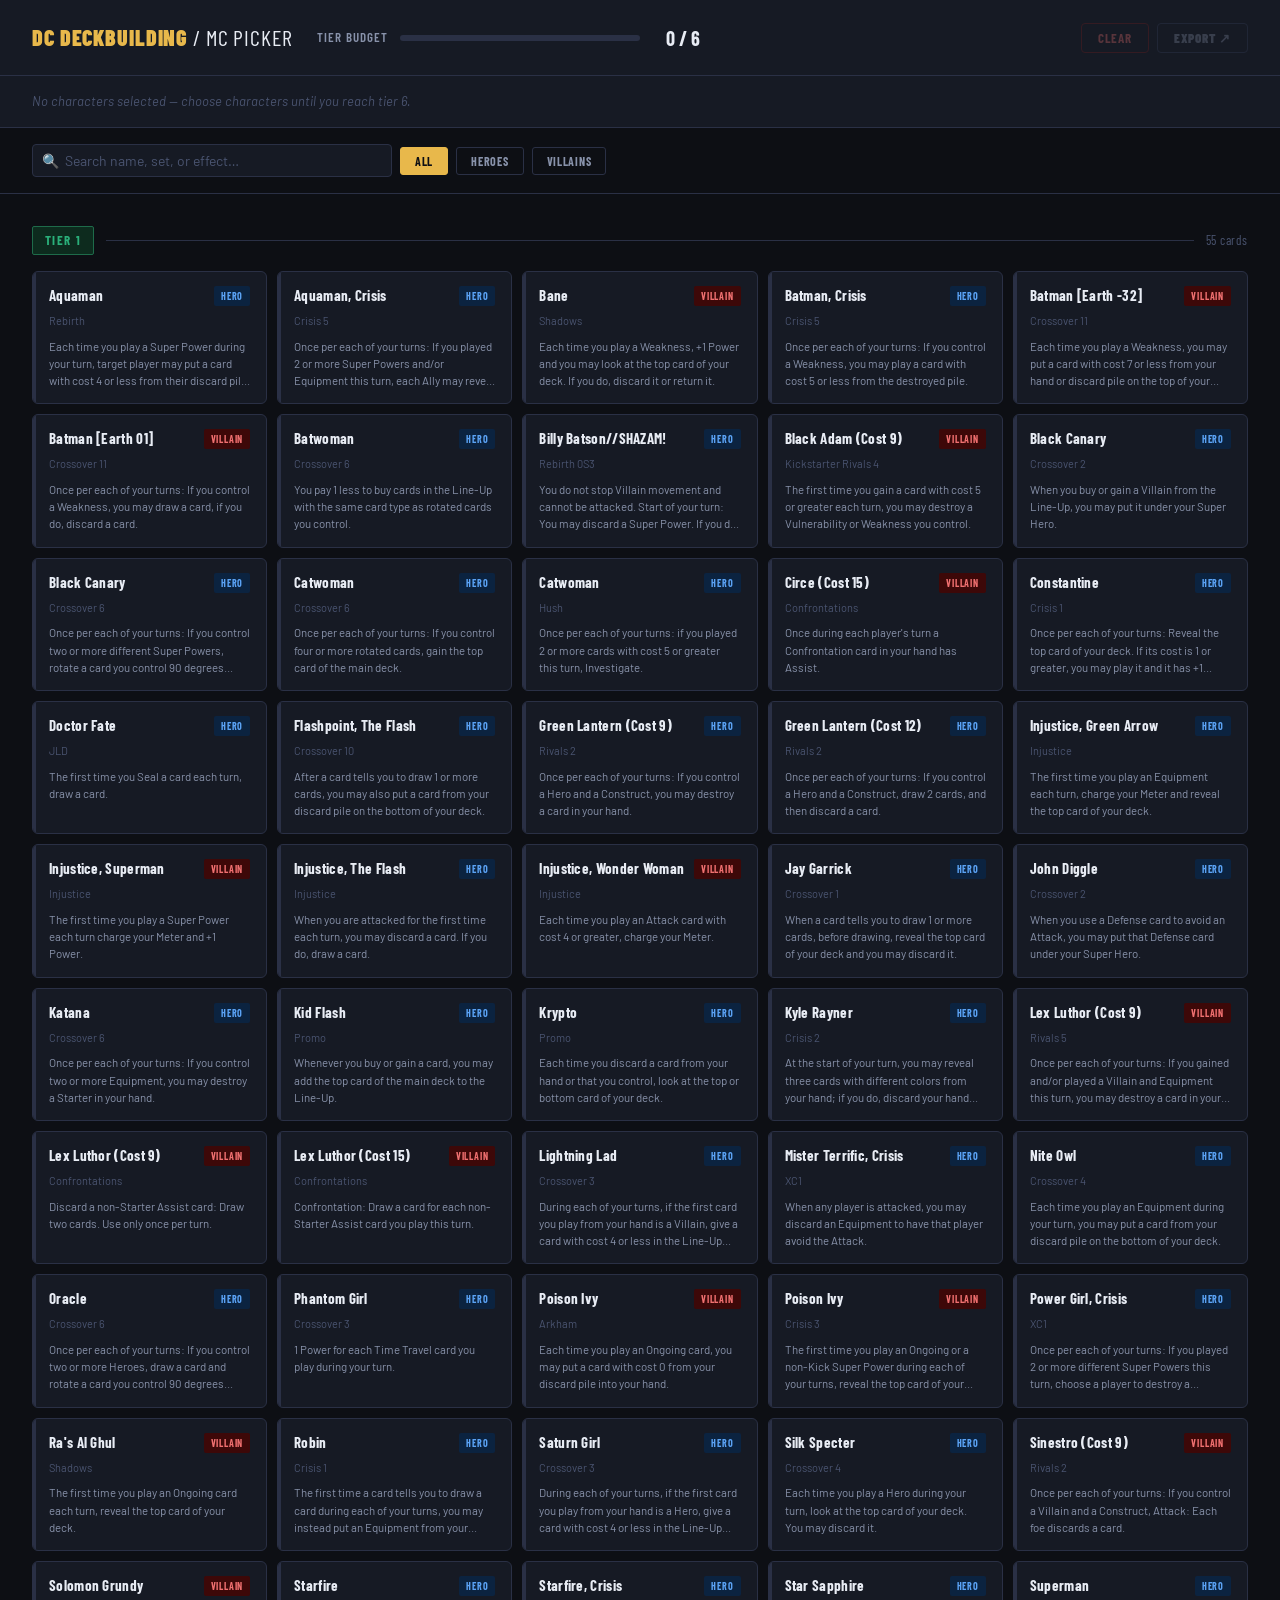
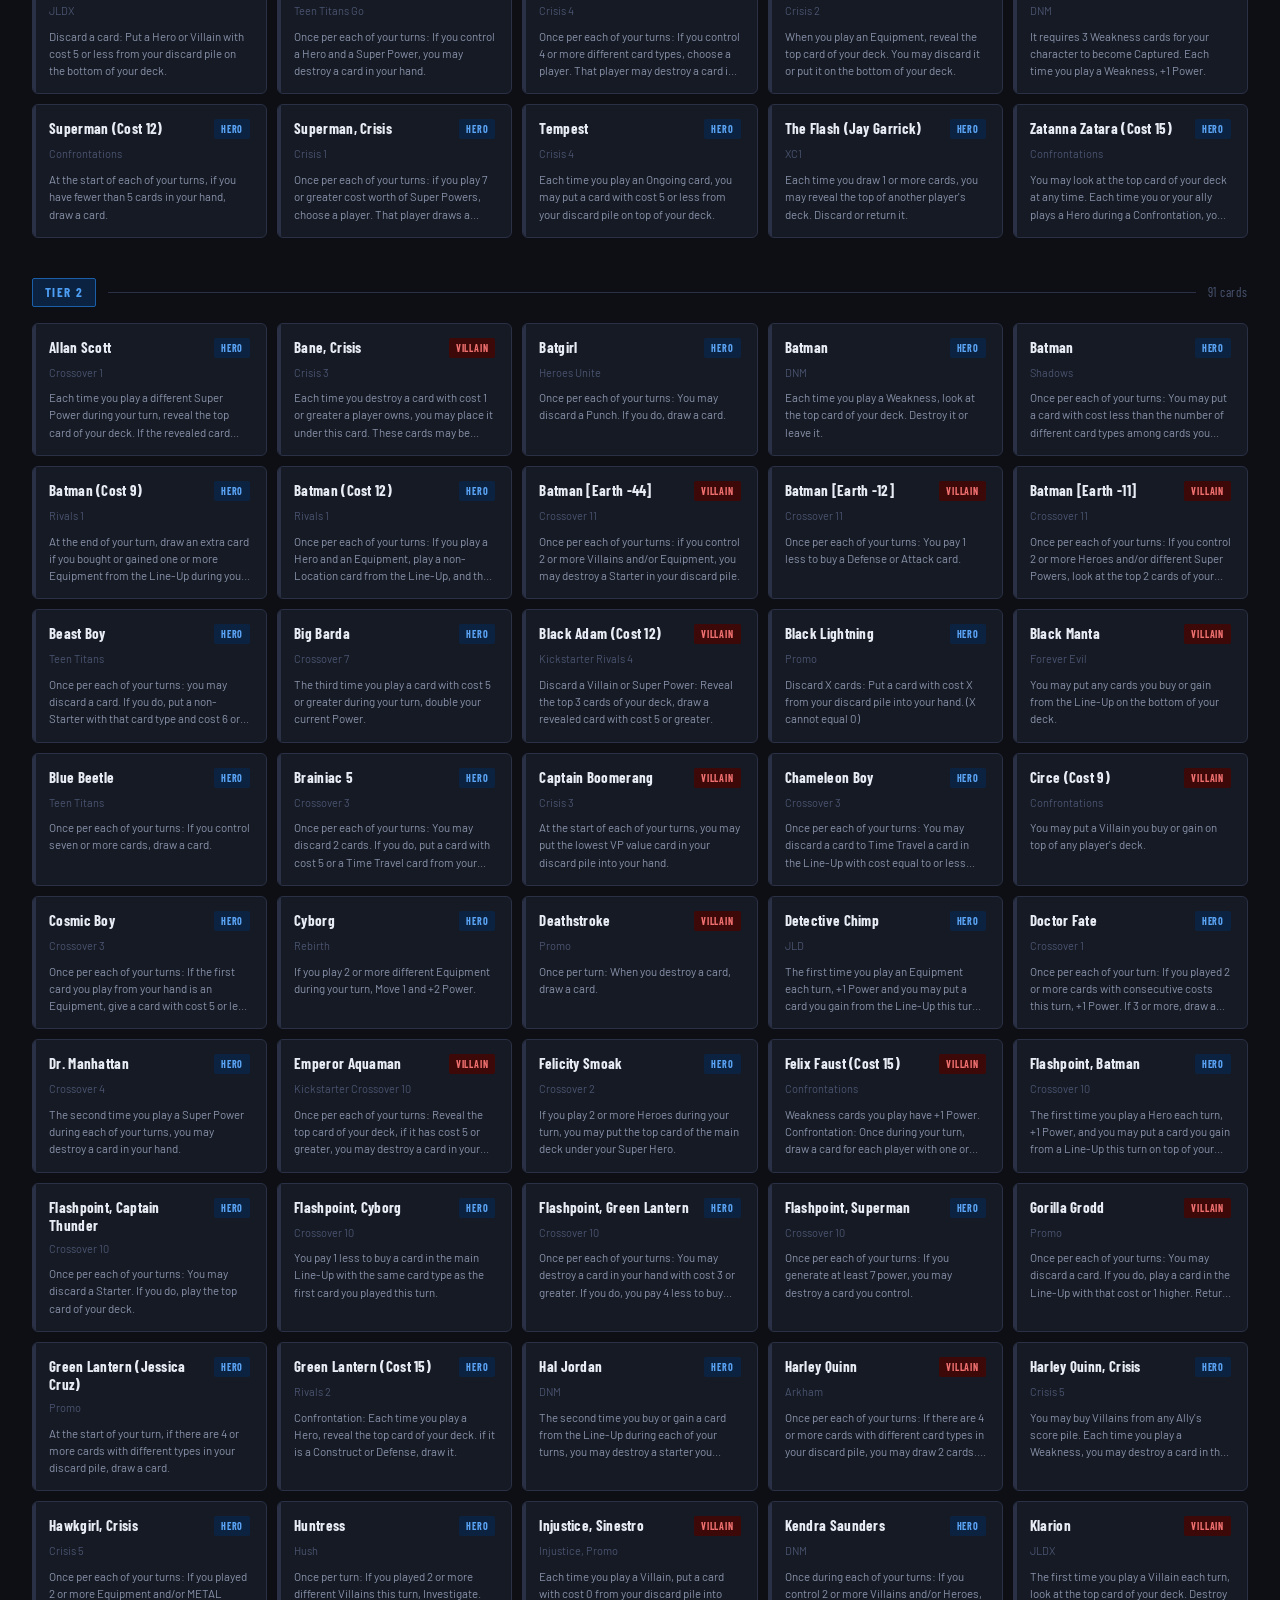
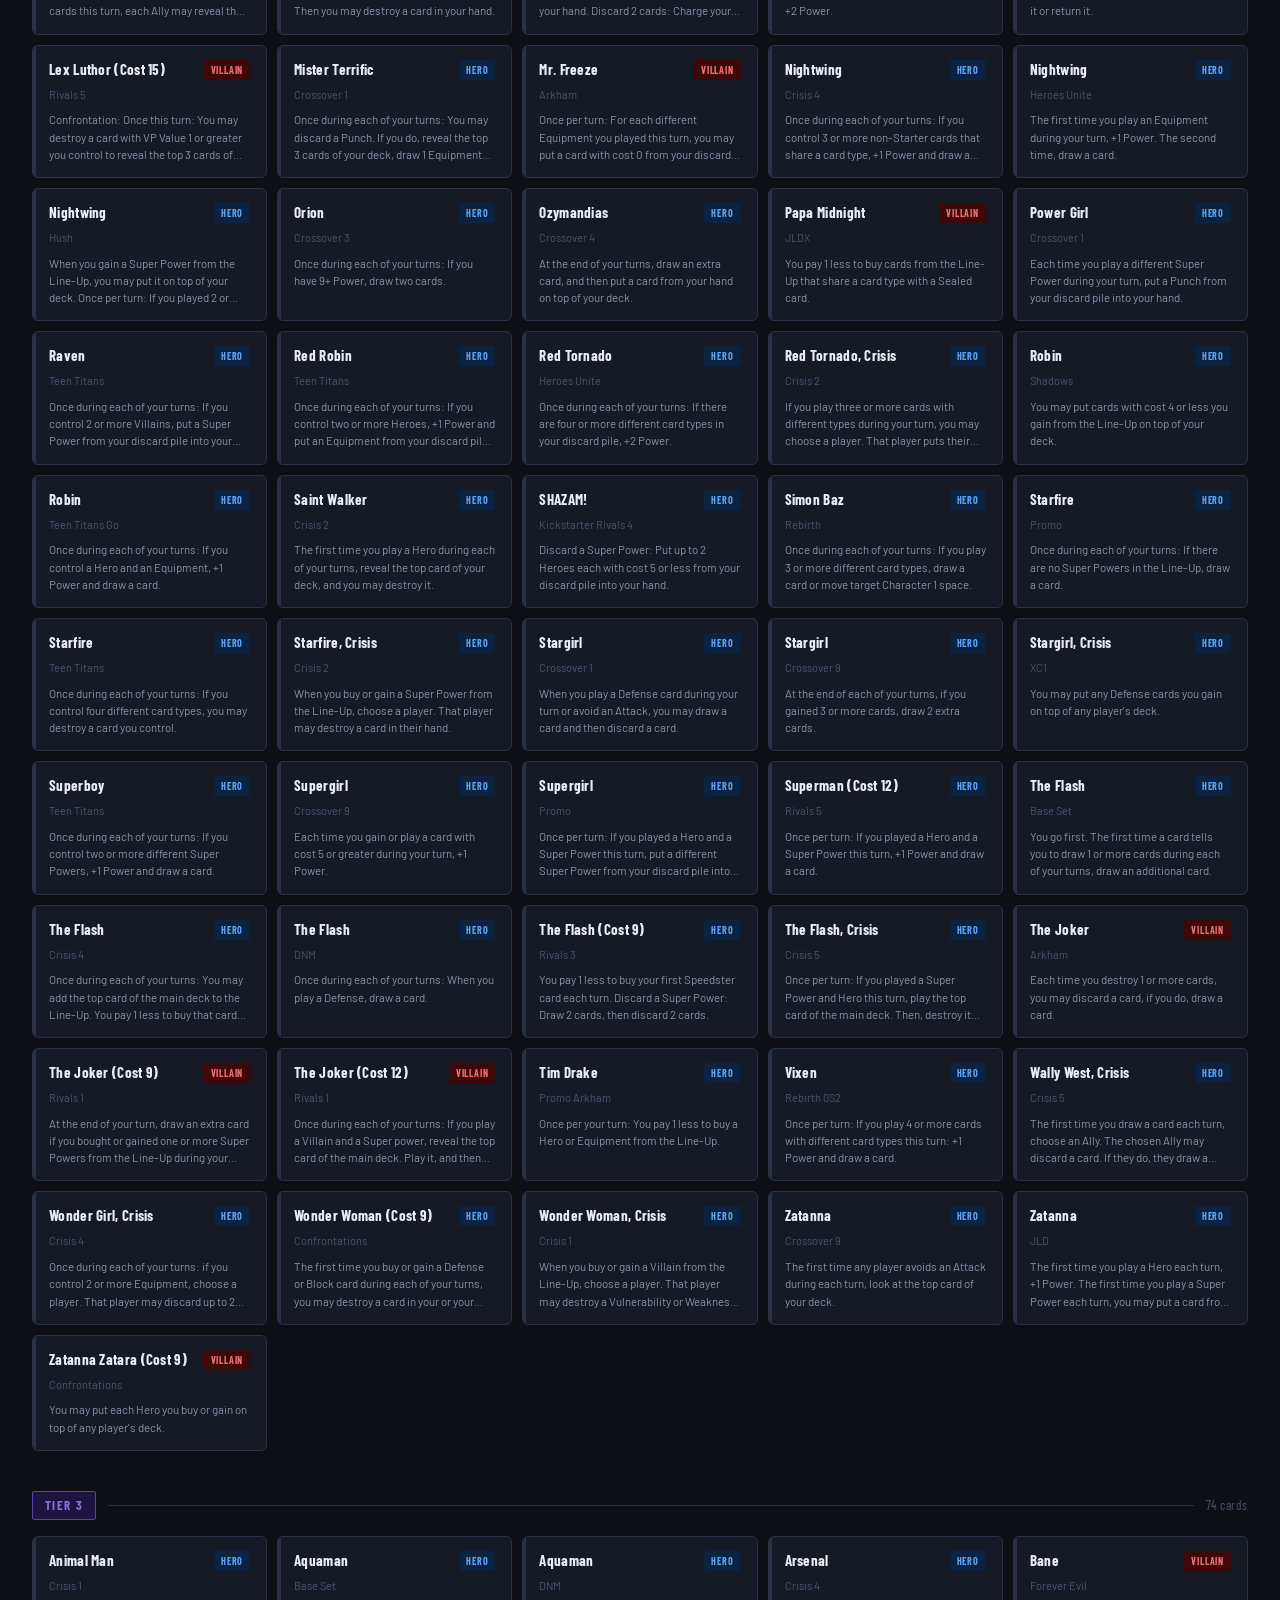
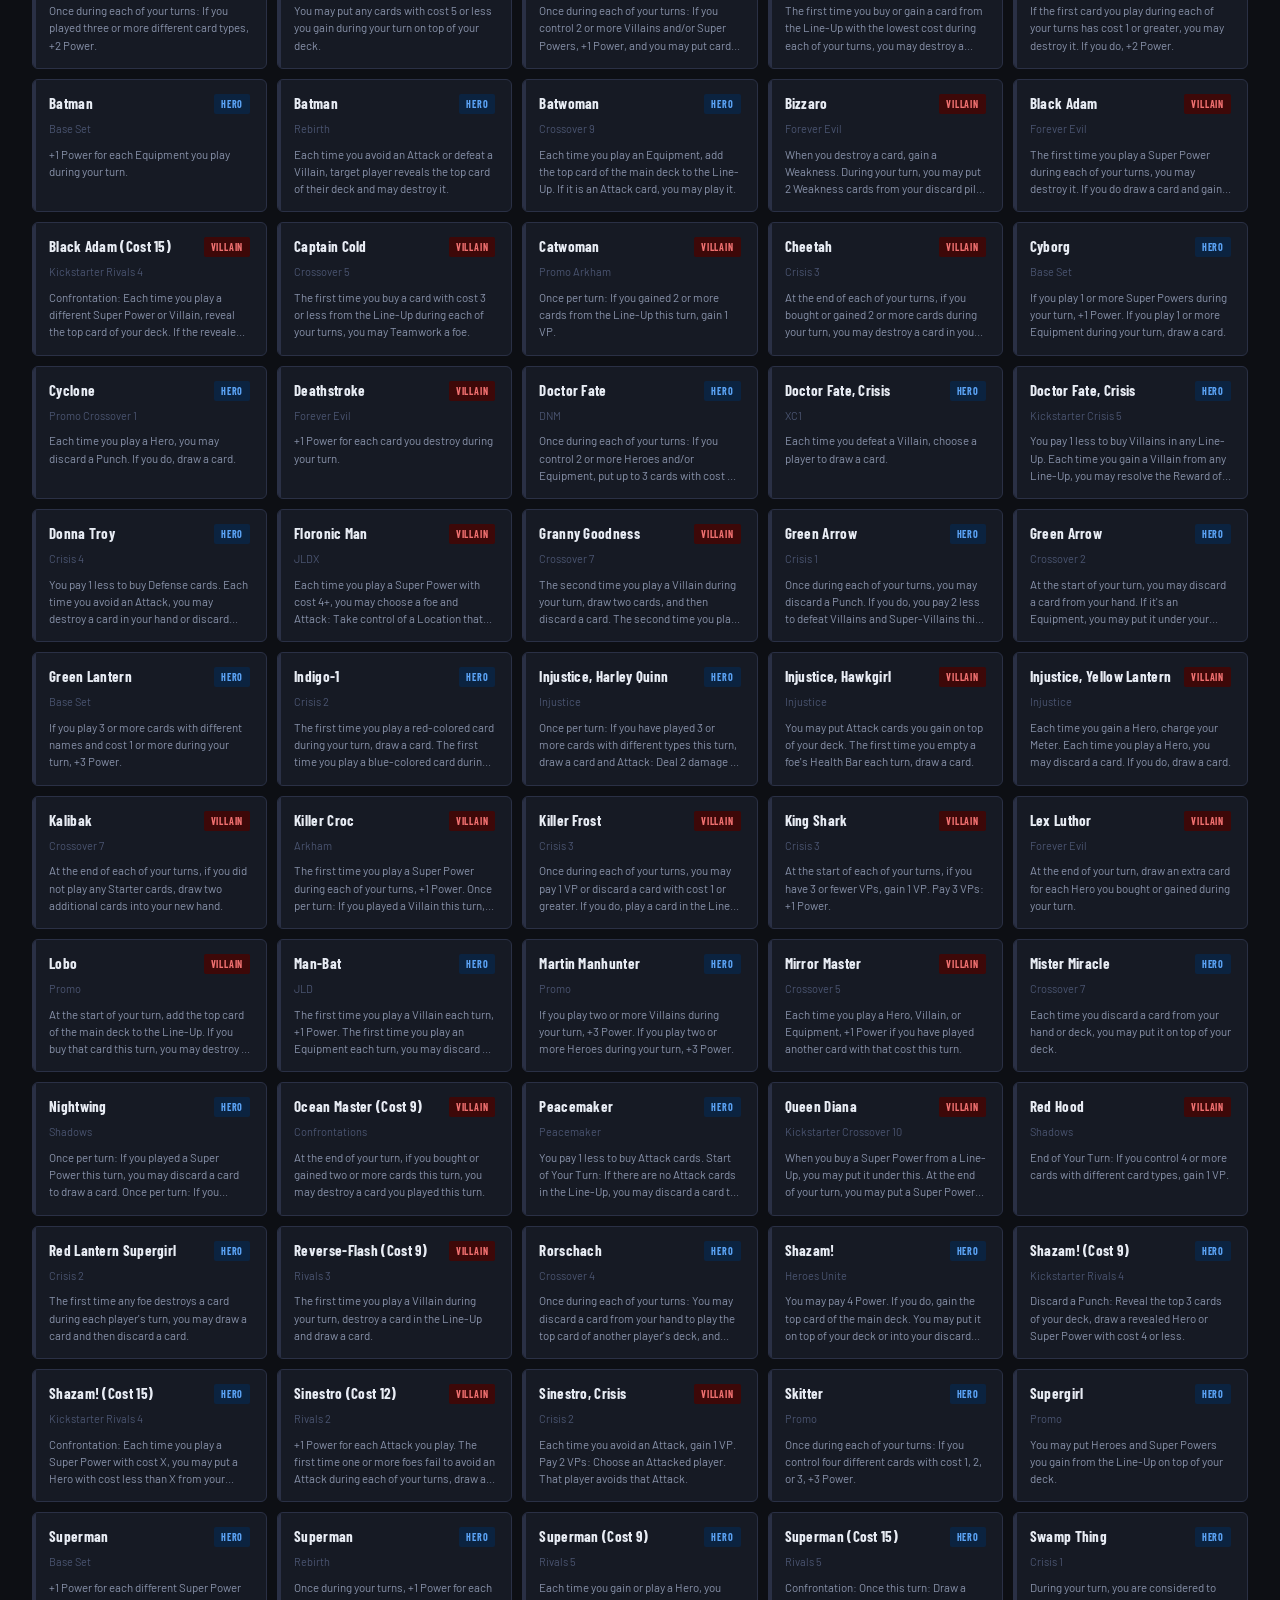
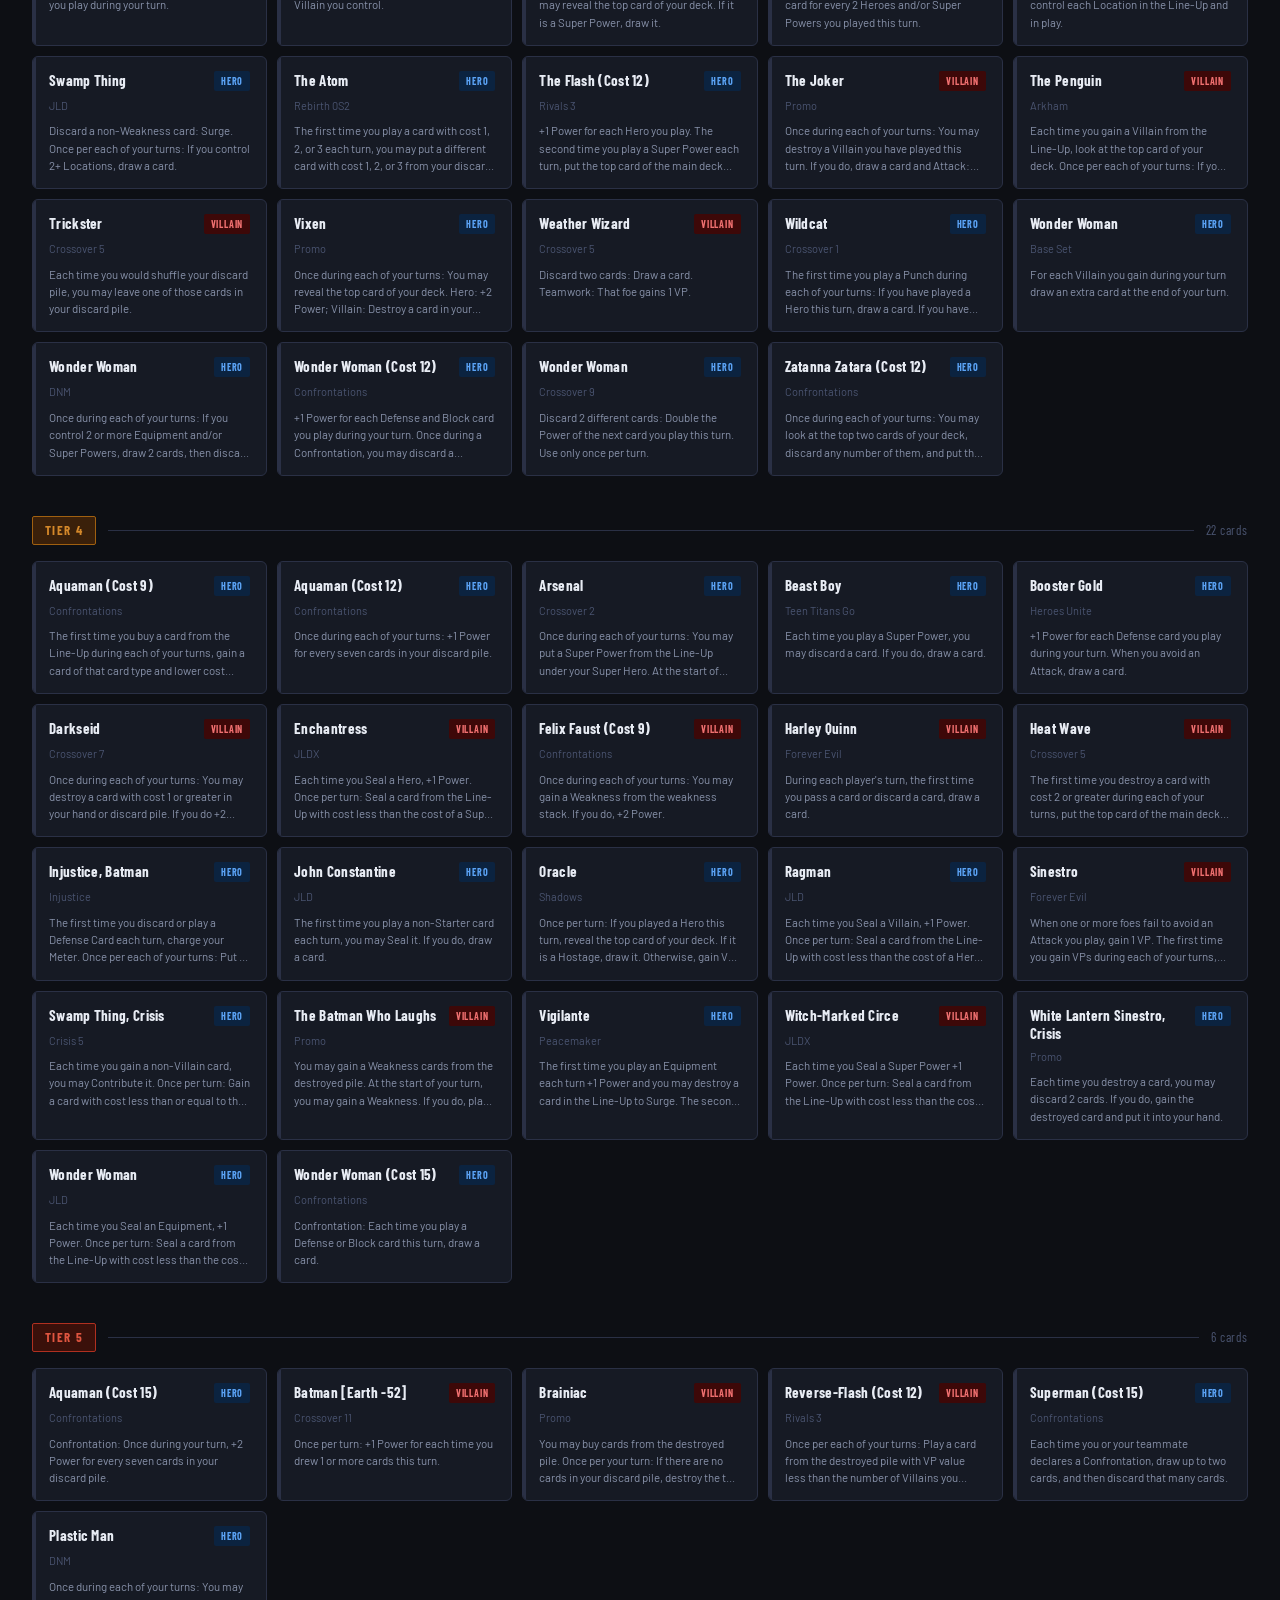
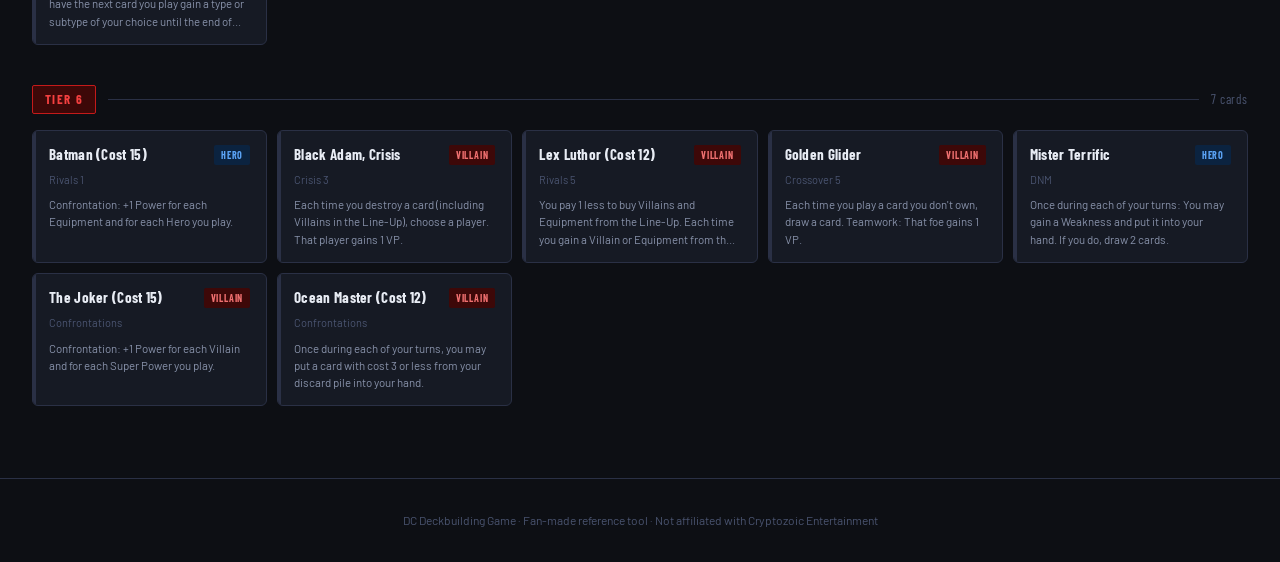
==== index.html @ 0087a118 "Initial commit: DC Hero Picker" ====
<!DOCTYPE html>
<html lang="en">
<head>
<meta charset="UTF-8" />
<meta name="viewport" content="width=device-width, initial-scale=1.0" />
<title>DC Deckbuilding — MC Picker</title>
<link rel="preconnect" href="https://fonts.googleapis.com" />
<link rel="preconnect" href="https://fonts.gstatic.com" crossorigin />
<link href="https://fonts.googleapis.com/css2?family=Barlow+Condensed:wght@400;600;700;900&family=Barlow:wght@400;500;600&display=swap" rel="stylesheet" />
<style>
  *, *::before, *::after { box-sizing: border-box; margin: 0; padding: 0; }

  :root {
    --bg:        #0d0f14;
    --surface:   #161a24;
    --surface2:  #1e2433;
    --border:    #2a3045;
    --border2:   #3a4460;
    --text:      #e8ecf4;
    --muted:     #8892aa;
    --faint:     #4a5470;

    --t1: #1e6b4a; --t1bg: #0d2b1e; --t1bd: #1e6b4a;
    --t2: #1a5fa8; --t2bg: #0b2340; --t2bd: #1a5fa8;
    --t3: #5c3fb5; --t3bg: #1e1440; --t3bd: #5c3fb5;
    --t4: #a06010; --t4bg: #3a200a; --t4bd: #a06010;
    --t5: #b03020; --t5bg: #3a100a; --t5bd: #b03020;
    --t6: #c41a1a; --t6bg: #3d0808; --t6bd: #c41a1a;

    --hero-bg: #0b2340; --hero-text: #5ba3f5;
    --villain-bg: #3d0808; --villain-text: #f07070;

    --gold: #e8b84b;
    --accent: #e8b84b;
  }

  html { scroll-behavior: smooth; }

  body {
    background: var(--bg);
    color: var(--text);
    font-family: 'Barlow', sans-serif;
    font-size: 15px;
    line-height: 1.6;
    min-height: 100vh;
  }

  /* ── HEADER ── */
  header {
    background: var(--surface);
    border-bottom: 1px solid var(--border);
    padding: 1.25rem 2rem;
    display: flex;
    align-items: center;
    gap: 1.5rem;
    position: sticky;
    top: 0;
    z-index: 100;
  }

  .logo {
    font-family: 'Barlow Condensed', sans-serif;
    font-weight: 900;
    font-size: 22px;
    letter-spacing: 0.04em;
    color: var(--gold);
    text-transform: uppercase;
    white-space: nowrap;
  }

  .logo span { color: var(--text); font-weight: 400; }

  /* ── BUDGET BAR ── */
  .budget-wrap {
    flex: 1;
    display: flex;
    align-items: center;
    gap: 12px;
  }

  .budget-label {
    font-family: 'Barlow Condensed', sans-serif;
    font-size: 13px;
    font-weight: 600;
    letter-spacing: 0.08em;
    text-transform: uppercase;
    color: var(--muted);
    white-space: nowrap;
  }

  .budget-track {
    flex: 1;
    max-width: 240px;
    height: 6px;
    background: var(--border);
    border-radius: 3px;
    overflow: hidden;
  }

  .budget-fill {
    height: 100%;
    border-radius: 3px;
    transition: width 0.3s ease, background 0.3s ease;
    background: var(--t1);
  }

  .budget-num {
    font-family: 'Barlow Condensed', sans-serif;
    font-size: 20px;
    font-weight: 700;
    color: var(--text);
    min-width: 48px;
    text-align: right;
  }

  .header-actions {
    display: flex;
    gap: 8px;
    align-items: center;
  }

  .btn {
    font-family: 'Barlow Condensed', sans-serif;
    font-size: 13px;
    font-weight: 700;
    letter-spacing: 0.06em;
    text-transform: uppercase;
    padding: 6px 16px;
    border-radius: 4px;
    border: 1px solid var(--border2);
    background: transparent;
    color: var(--muted);
    cursor: pointer;
    transition: all 0.15s;
    white-space: nowrap;
  }

  .btn:hover { background: var(--surface2); color: var(--text); border-color: var(--text); }
  .btn:disabled { opacity: 0.3; cursor: not-allowed; }
  .btn:disabled:hover { background: transparent; color: var(--muted); border-color: var(--border2); }

  .btn-export {
    background: var(--gold);
    color: #0d0f14;
    border-color: var(--gold);
    font-weight: 900;
  }
  .btn-export:hover { background: #f5cb6a; border-color: #f5cb6a; color: #0d0f14; }
  .btn-export:disabled { background: transparent; color: var(--muted); border-color: var(--border2); }

  .btn-danger { color: #f07070; border-color: #7a2020; }
  .btn-danger:hover { background: #3d0808; color: #f07070; border-color: #f07070; }

  /* ── SELECTED CHIPS ── */
  .selected-bar {
    background: var(--surface);
    border-bottom: 1px solid var(--border);
    padding: 0.75rem 2rem;
    min-height: 52px;
    display: flex;
    align-items: center;
    gap: 8px;
    flex-wrap: wrap;
  }

  .chip {
    display: inline-flex;
    align-items: center;
    gap: 6px;
    padding: 4px 10px 4px 12px;
    border-radius: 3px;
    font-family: 'Barlow Condensed', sans-serif;
    font-size: 13px;
    font-weight: 600;
    letter-spacing: 0.03em;
    cursor: pointer;
    transition: opacity 0.15s;
    border: 1px solid;
  }

  .chip:hover { opacity: 0.7; }

  .chip-remove {
    font-size: 10px;
    opacity: 0.6;
    margin-left: 2px;
  }

  .empty-msg {
    font-size: 13px;
    color: var(--faint);
    font-style: italic;
  }

  /* ── EXPORT PANEL ── */
  .export-panel {
    background: var(--surface);
    border-bottom: 1px solid var(--border);
    padding: 1rem 2rem;
  }

  .export-panel-inner {
    max-width: 800px;
  }

  .export-header {
    display: flex;
    align-items: center;
    justify-content: space-between;
    margin-bottom: 0.75rem;
  }

  .export-title {
    font-family: 'Barlow Condensed', sans-serif;
    font-size: 14px;
    font-weight: 700;
    letter-spacing: 0.08em;
    text-transform: uppercase;
    color: var(--gold);
  }

  .export-actions { display: flex; gap: 8px; }

  .export-textarea {
    width: 100%;
    background: var(--bg);
    border: 1px solid var(--border2);
    border-radius: 4px;
    color: var(--text);
    font-family: 'Courier New', monospace;
    font-size: 12px;
    line-height: 1.7;
    padding: 1rem;
    resize: vertical;
    min-height: 220px;
    outline: none;
  }

  .export-textarea:focus { border-color: var(--gold); }

  .btn-copy-success { color: #4caf7d !important; border-color: #4caf7d !important; }

  /* ── FILTERS ── */
  .filters {
    padding: 1rem 2rem;
    display: flex;
    gap: 8px;
    align-items: center;
    flex-wrap: wrap;
    border-bottom: 1px solid var(--border);
    background: var(--bg);
    position: sticky;
    top: 71px;
    z-index: 90;
  }

  .search-wrap {
    position: relative;
    flex: 1;
    min-width: 200px;
    max-width: 360px;
  }

  .search-icon {
    position: absolute;
    left: 10px;
    top: 50%;
    transform: translateY(-50%);
    color: var(--faint);
    font-size: 14px;
    pointer-events: none;
  }

  .search-input {
    width: 100%;
    background: var(--surface);
    border: 1px solid var(--border);
    border-radius: 4px;
    color: var(--text);
    font-family: 'Barlow', sans-serif;
    font-size: 14px;
    padding: 7px 10px 7px 32px;
    outline: none;
    transition: border-color 0.15s;
  }

  .search-input::placeholder { color: var(--faint); }
  .search-input:focus { border-color: var(--border2); }

  .filter-btn {
    font-family: 'Barlow Condensed', sans-serif;
    font-size: 12px;
    font-weight: 700;
    letter-spacing: 0.06em;
    text-transform: uppercase;
    padding: 6px 14px;
    border-radius: 3px;
    border: 1px solid var(--border);
    background: transparent;
    color: var(--muted);
    cursor: pointer;
    transition: all 0.15s;
  }

  .filter-btn:hover { border-color: var(--border2); color: var(--text); }
  .filter-btn.active { background: var(--gold); color: #0d0f14; border-color: var(--gold); }

  /* ── MAIN CONTENT ── */
  main {
    max-width: 1400px;
    margin: 0 auto;
    padding: 2rem;
  }

  /* ── TIER SECTION ── */
  .tier-section { margin-bottom: 2.5rem; }

  .tier-heading {
    display: flex;
    align-items: center;
    gap: 12px;
    margin-bottom: 1rem;
  }

  .tier-pill {
    font-family: 'Barlow Condensed', sans-serif;
    font-size: 13px;
    font-weight: 700;
    letter-spacing: 0.1em;
    text-transform: uppercase;
    padding: 3px 12px;
    border-radius: 2px;
    border: 1px solid;
  }

  .tier-rule {
    flex: 1;
    height: 1px;
    background: var(--border);
  }

  .tier-count {
    font-family: 'Barlow Condensed', sans-serif;
    font-size: 13px;
    color: var(--faint);
    letter-spacing: 0.04em;
  }

  /* ── CARD GRID ── */
  .card-grid {
    display: grid;
    grid-template-columns: repeat(auto-fill, minmax(220px, 1fr));
    gap: 10px;
  }

  .mc-card {
    background: var(--surface);
    border: 1px solid var(--border);
    border-radius: 6px;
    padding: 14px 16px;
    cursor: pointer;
    transition: border-color 0.15s, background 0.15s, transform 0.1s;
    position: relative;
    overflow: hidden;
  }

  .mc-card::before {
    content: '';
    position: absolute;
    top: 0; left: 0;
    width: 3px; height: 100%;
    background: var(--border);
    transition: background 0.15s;
  }

  .mc-card:hover:not(.disabled) {
    border-color: var(--border2);
    background: var(--surface2);
    transform: translateY(-1px);
  }

  .mc-card:hover:not(.disabled)::before { background: var(--gold); }

  .mc-card.selected {
    border-color: var(--selected-color, var(--gold));
    background: var(--selected-bg, var(--surface2));
    transform: none;
  }

  .mc-card.selected::before { background: var(--selected-color, var(--gold)); }

  .mc-card.disabled {
    opacity: 0.28;
    cursor: not-allowed;
    transform: none;
  }

  .mc-card.disabled::before { background: transparent; }

  .card-top {
    display: flex;
    align-items: flex-start;
    justify-content: space-between;
    gap: 8px;
    margin-bottom: 6px;
  }

  .mc-name {
    font-family: 'Barlow Condensed', sans-serif;
    font-size: 15px;
    font-weight: 700;
    letter-spacing: 0.02em;
    color: var(--text);
    line-height: 1.2;
  }

  .mc-set {
    font-size: 11px;
    color: var(--faint);
    margin-bottom: 8px;
    margin-top: 2px;
  }

  .mc-type-badge {
    font-family: 'Barlow Condensed', sans-serif;
    font-size: 10px;
    font-weight: 700;
    letter-spacing: 0.08em;
    text-transform: uppercase;
    padding: 2px 7px;
    border-radius: 2px;
    white-space: nowrap;
    flex-shrink: 0;
  }

  .mc-effect {
    font-size: 11.5px;
    color: var(--muted);
    line-height: 1.5;
    margin-top: 8px;
    display: -webkit-box;
    -webkit-line-clamp: 3;
    -webkit-box-orient: vertical;
    overflow: hidden;
  }

  .selected-check {
    display: none;
    position: absolute;
    top: 8px;
    right: 8px;
    width: 18px;
    height: 18px;
    border-radius: 50%;
    background: var(--selected-color, var(--gold));
    align-items: center;
    justify-content: center;
    font-size: 10px;
    color: #0d0f14;
    font-weight: 900;
  }

  .mc-card.selected .selected-check { display: flex; }

  /* ── FOOTER ── */
  footer {
    text-align: center;
    padding: 2rem;
    color: var(--faint);
    font-size: 12px;
    border-top: 1px solid var(--border);
  }

  /* ── RESPONSIVE ── */
  @media (max-width: 700px) {
    header { padding: 0.75rem 1rem; flex-wrap: wrap; gap: 0.75rem; }
    .filters { padding: 0.75rem 1rem; top: auto; position: relative; }
    main { padding: 1rem; }
    .selected-bar { padding: 0.75rem 1rem; }
    .logo { font-size: 17px; }
    .budget-track { max-width: 120px; }
    .export-panel { padding: 1rem; }
  }

  @media (prefers-reduced-motion: reduce) {
    .mc-card, .budget-fill { transition: none; }
  }
</style>
</head>
<body>

<!-- HEADER -->
<header>
  <div class="logo">DC Deckbuilding <span>/ MC Picker</span></div>
  <div class="budget-wrap">
    <span class="budget-label">Tier budget</span>
    <div class="budget-track">
      <div class="budget-fill" id="budget-fill"></div>
    </div>
    <span class="budget-num" id="budget-num">0 / 6</span>
  </div>
  <div class="header-actions">
    <button class="btn btn-danger" id="clear-btn" onclick="clearAll()" disabled>Clear</button>
    <button class="btn btn-export" id="export-btn" onclick="toggleExport()" disabled>Export ↗</button>
  </div>
</header>

<!-- SELECTED CHIPS -->
<div class="selected-bar" id="selected-bar">
  <span class="empty-msg">No characters selected — choose characters until you reach tier 6.</span>
</div>

<!-- EXPORT PANEL -->
<div class="export-panel" id="export-panel" style="display:none">
  <div class="export-panel-inner">
    <div class="export-header">
      <span class="export-title">Your selection</span>
      <div class="export-actions">
        <button class="btn" id="copy-btn" onclick="copyText()">Copy to clipboard</button>
        <button class="btn" onclick="downloadText()">Download .txt</button>
        <button class="btn" onclick="toggleExport()">Close</button>
      </div>
    </div>
    <textarea class="export-textarea" id="export-text" readonly></textarea>
  </div>
</div>

<!-- FILTERS -->
<div class="filters">
  <div class="search-wrap">
    <span class="search-icon">&#128269;</span>
    <input class="search-input" id="search" type="text" placeholder="Search name, set, or effect…" oninput="render()" />
  </div>
  <button class="filter-btn active" id="f-all" onclick="setFilter('all')">All</button>
  <button class="filter-btn" id="f-hero" onclick="setFilter('hero')">Heroes</button>
  <button class="filter-btn" id="f-villain" onclick="setFilter('villain')">Villains</button>
</div>

<!-- MAIN -->
<main id="main-content"></main>

<footer>
  DC Deckbuilding Game · Fan-made reference tool · Not affiliated with Cryptozoic Entertainment
</footer>

<script>
const TIER_COLORS = {
  1:{color:'#2ab07a', bg:'#0d2b1e', border:'#1e6b4a'},
  2:{color:'#4d9ef5', bg:'#0b2340', border:'#1a5fa8'},
  3:{color:'#8b6fd4', bg:'#1e1440', border:'#5c3fb5'},
  4:{color:'#d4882a', bg:'#3a200a', border:'#a06010'},
  5:{color:'#e05540', bg:'#3a100a', border:'#b03020'},
  6:{color:'#f54040', bg:'#3d0808', border:'#c41a1a'},
};

const DATA = [
  {tier:1,name:"Aquaman",type:"Super-Hero",set:"Rebirth",effect:"Each time you play a Super Power during your turn, target player may put a card with cost 4 or less from their discard pile on the bottom of their deck."},
  {tier:1,name:"Aquaman, Crisis",type:"Super-Hero",set:"Crisis 5",effect:"Once per each of your turns: If you played 2 or more Super Powers and/or Equipment this turn, each Ally may reveal the top card of their deck."},
  {tier:1,name:"Bane",type:"Super-Villain",set:"Shadows",effect:"Each time you play a Weakness, +1 Power and you may look at the top card of your deck. If you do, discard it or return it."},
  {tier:1,name:"Batman, Crisis",type:"Super-Hero",set:"Crisis 5",effect:"Once per each of your turns: If you control a Weakness, you may play a card with cost 5 or less from the destroyed pile."},
  {tier:1,name:"Batman [Earth -32]",type:"Super-Villain",set:"Crossover 11",effect:"Each time you play a Weakness, you may put a card with cost 7 or less from your hand or discard pile on the top of your deck."},
  {tier:1,name:"Batman [Earth 01]",type:"Super-Villain",set:"Crossover 11",effect:"Once per each of your turns: If you control a Weakness, you may draw a card, if you do, discard a card."},
  {tier:1,name:"Batwoman",type:"Super-Hero",set:"Crossover 6",effect:"You pay 1 less to buy cards in the Line-Up with the same card type as rotated cards you control."},
  {tier:1,name:"Billy Batson//SHAZAM!",type:"Super-Hero",set:"Rebirth 0S3",effect:"You do not stop Villain movement and cannot be attacked. Start of your turn: You may discard a Super Power. If you do, flip this card."},
  {tier:1,name:"Black Adam (Cost 9)",type:"Super-Villain",set:"Kickstarter Rivals 4",effect:"The first time you gain a card with cost 5 or greater each turn, you may destroy a Vulnerability or Weakness you control."},
  {tier:1,name:"Black Canary",type:"Super-Hero",set:"Crossover 2",effect:"When you buy or gain a Villain from the Line-Up, you may put it under your Super Hero."},
  {tier:1,name:"Black Canary",type:"Super-Hero",set:"Crossover 6",effect:"Once per each of your turns: If you control two or more different Super Powers, rotate a card you control 90 degrees clockwise."},
  {tier:1,name:"Catwoman",type:"Super-Hero",set:"Crossover 6",effect:"Once per each of your turns: If you control four or more rotated cards, gain the top card of the main deck."},
  {tier:1,name:"Catwoman",type:"Super-Hero",set:"Hush",effect:"Once per each of your turns: if you played 2 or more cards with cost 5 or greater this turn, Investigate."},
  {tier:1,name:"Circe (Cost 15)",type:"Super-Villain",set:"Confrontations",effect:"Once during each player's turn a Confrontation card in your hand has Assist."},
  {tier:1,name:"Constantine",type:"Super-Hero",set:"Crisis 1",effect:"Once per each of your turns: Reveal the top card of your deck. If its cost is 1 or greater, you may play it and it has +1 power."},
  {tier:1,name:"Doctor Fate",type:"Super-Hero",set:"JLD",effect:"The first time you Seal a card each turn, draw a card."},
  {tier:1,name:"Flashpoint, The Flash",type:"Super-Hero",set:"Crossover 10",effect:"After a card tells you to draw 1 or more cards, you may also put a card from your discard pile on the bottom of your deck."},
  {tier:1,name:"Green Lantern (Cost 9)",type:"Super-Hero",set:"Rivals 2",effect:"Once per each of your turns: If you control a Hero and a Construct, you may destroy a card in your hand."},
  {tier:1,name:"Green Lantern (Cost 12)",type:"Super-Hero",set:"Rivals 2",effect:"Once per each of your turns: If you control a Hero and a Construct, draw 2 cards, and then discard a card."},
  {tier:1,name:"Injustice, Green Arrow",type:"Super-Hero",set:"Injustice",effect:"The first time you play an Equipment each turn, charge your Meter and reveal the top card of your deck."},
  {tier:1,name:"Injustice, Superman",type:"Super-Villain",set:"Injustice",effect:"The first time you play a Super Power each turn charge your Meter and +1 Power."},
  {tier:1,name:"Injustice, The Flash",type:"Super-Hero",set:"Injustice",effect:"When you are attacked for the first time each turn, you may discard a card. If you do, draw a card."},
  {tier:1,name:"Injustice, Wonder Woman",type:"Super-Villain",set:"Injustice",effect:"Each time you play an Attack card with cost 4 or greater, charge your Meter."},
  {tier:1,name:"Jay Garrick",type:"Super-Hero",set:"Crossover 1",effect:"When a card tells you to draw 1 or more cards, before drawing, reveal the top card of your deck and you may discard it."},
  {tier:1,name:"John Diggle",type:"Super-Hero",set:"Crossover 2",effect:"When you use a Defense card to avoid an Attack, you may put that Defense card under your Super Hero."},
  {tier:1,name:"Katana",type:"Super-Hero",set:"Crossover 6",effect:"Once per each of your turns: If you control two or more Equipment, you may destroy a Starter in your hand."},
  {tier:1,name:"Kid Flash",type:"Super-Hero",set:"Promo",effect:"Whenever you buy or gain a card, you may add the top card of the main deck to the Line-Up."},
  {tier:1,name:"Krypto",type:"Super-Hero",set:"Promo",effect:"Each time you discard a card from your hand or that you control, look at the top or bottom card of your deck."},
  {tier:1,name:"Kyle Rayner",type:"Super-Hero",set:"Crisis 2",effect:"At the start of your turn, you may reveal three cards with different colors from your hand; if you do, discard your hand and draw five cards."},
  {tier:1,name:"Lex Luthor (Cost 9)",type:"Super-Villain",set:"Rivals 5",effect:"Once per each of your turns: If you gained and/or played a Villain and Equipment this turn, you may destroy a card in your hand."},
  {tier:1,name:"Lex Luthor (Cost 9)",type:"Super-Villain",set:"Confrontations",effect:"Discard a non-Starter Assist card: Draw two cards. Use only once per turn."},
  {tier:1,name:"Lex Luthor (Cost 15)",type:"Super-Villain",set:"Confrontations",effect:"Confrontation: Draw a card for each non-Starter Assist card you play this turn."},
  {tier:1,name:"Lightning Lad",type:"Super-Hero",set:"Crossover 3",effect:"During each of your turns, if the first card you play from your hand is a Villain, give a card with cost 4 or less in the Line-Up Time Travel this turn."},
  {tier:1,name:"Mister Terrific, Crisis",type:"Super-Hero",set:"XC1",effect:"When any player is attacked, you may discard an Equipment to have that player avoid the Attack."},
  {tier:1,name:"Nite Owl",type:"Super-Hero",set:"Crossover 4",effect:"Each time you play an Equipment during your turn, you may put a card from your discard pile on the bottom of your deck."},
  {tier:1,name:"Oracle",type:"Super-Hero",set:"Crossover 6",effect:"Once per each of your turns: If you control two or more Heroes, draw a card and rotate a card you control 90 degrees clockwise."},
  {tier:1,name:"Phantom Girl",type:"Super-Hero",set:"Crossover 3",effect:"1 Power for each Time Travel card you play during your turn."},
  {tier:1,name:"Poison Ivy",type:"Super-Villain",set:"Arkham",effect:"Each time you play an Ongoing card, you may put a card with cost 0 from your discard pile into your hand."},
  {tier:1,name:"Poison Ivy",type:"Super-Villain",set:"Crisis 3",effect:"The first time you play an Ongoing or a non-Kick Super Power during each of your turns, reveal the top card of your deck."},
  {tier:1,name:"Power Girl, Crisis",type:"Super-Hero",set:"XC1",effect:"Once per each of your turns: If you played 2 or more different Super Powers this turn, choose a player to destroy a Vulnerability or Weakness in their hand."},
  {tier:1,name:"Ra's Al Ghul",type:"Super-Villain",set:"Shadows",effect:"The first time you play an Ongoing card each turn, reveal the top card of your deck."},
  {tier:1,name:"Robin",type:"Super-Hero",set:"Crisis 1",effect:"The first time a card tells you to draw a card during each of your turns, you may instead put an Equipment from your discard pile into your hand."},
  {tier:1,name:"Saturn Girl",type:"Super-Hero",set:"Crossover 3",effect:"During each of your turns, if the first card you play from your hand is a Hero, give a card with cost 4 or less in the Line-Up Time Travel this turn."},
  {tier:1,name:"Silk Specter",type:"Super-Hero",set:"Crossover 4",effect:"Each time you play a Hero during your turn, look at the top card of your deck. You may discard it."},
  {tier:1,name:"Sinestro (Cost 9)",type:"Super-Villain",set:"Rivals 2",effect:"Once per each of your turns: If you control a Villain and a Construct, Attack: Each foe discards a card."},
  {tier:1,name:"Solomon Grundy",type:"Super-Villain",set:"JLDX",effect:"Discard a card: Put a Hero or Villain with cost 5 or less from your discard pile on the bottom of your deck."},
  {tier:1,name:"Starfire",type:"Super-Hero",set:"Teen Titans Go",effect:"Once per each of your turns: If you control a Hero and a Super Power, you may destroy a card in your hand."},
  {tier:1,name:"Starfire, Crisis",type:"Super-Hero",set:"Crisis 4",effect:"Once per each of your turns: If you control 4 or more different card types, choose a player. That player may destroy a card in their hand."},
  {tier:1,name:"Star Sapphire",type:"Super-Hero",set:"Crisis 2",effect:"When you play an Equipment, reveal the top card of your deck. You may discard it or put it on the bottom of your deck."},
  {tier:1,name:"Superman",type:"Super-Hero",set:"DNM",effect:"It requires 3 Weakness cards for your character to become Captured. Each time you play a Weakness, +1 Power."},
  {tier:1,name:"Superman (Cost 12)",type:"Super-Hero",set:"Confrontations",effect:"At the start of each of your turns, if you have fewer than 5 cards in your hand, draw a card."},
  {tier:1,name:"Superman, Crisis",type:"Super-Hero",set:"Crisis 1",effect:"Once per each of your turns: if you play 7 or greater cost worth of Super Powers, choose a player. That player draws a card."},
  {tier:1,name:"Tempest",type:"Super-Hero",set:"Crisis 4",effect:"Each time you play an Ongoing card, you may put a card with cost 5 or less from your discard pile on top of your deck."},
  {tier:1,name:"The Flash (Jay Garrick)",type:"Super-Hero",set:"XC1",effect:"Each time you draw 1 or more cards, you may reveal the top of another player's deck. Discard or return it."},
  {tier:1,name:"Zatanna Zatara (Cost 15)",type:"Super-Hero",set:"Confrontations",effect:"You may look at the top card of your deck at any time. Each time you or your ally plays a Hero during a Confrontation, you may discard the top card of your deck."},
  {tier:2,name:"Allan Scott",type:"Super-Hero",set:"Crossover 1",effect:"Each time you play a different Super Power during your turn, reveal the top card of your deck. If the revealed card costs 0, draw it."},
  {tier:2,name:"Bane, Crisis",type:"Super-Villain",set:"Crisis 3",effect:"Each time you destroy a card with cost 1 or greater a player owns, you may place it under this card. These cards may be used to beat Crisis cards."},
  {tier:2,name:"Batgirl",type:"Super-Hero",set:"Heroes Unite",effect:"Once per each of your turns: You may discard a Punch. If you do, draw a card."},
  {tier:2,name:"Batman",type:"Super-Hero",set:"DNM",effect:"Each time you play a Weakness, look at the top card of your deck. Destroy it or leave it."},
  {tier:2,name:"Batman",type:"Super-Hero",set:"Shadows",effect:"Once per each of your turns: You may put a card with cost less than the number of different card types among cards you control from your discard pile on top of your deck."},
  {tier:2,name:"Batman (Cost 9)",type:"Super-Hero",set:"Rivals 1",effect:"At the end of your turn, draw an extra card if you bought or gained one or more Equipment from the Line-Up during your turn."},
  {tier:2,name:"Batman (Cost 12)",type:"Super-Hero",set:"Rivals 1",effect:"Once per each of your turns: If you play a Hero and an Equipment, play a non-Location card from the Line-Up, and then return it."},
  {tier:2,name:"Batman [Earth -44]",type:"Super-Villain",set:"Crossover 11",effect:"Once per each of your turns: if you control 2 or more Villains and/or Equipment, you may destroy a Starter in your discard pile."},
  {tier:2,name:"Batman [Earth -12]",type:"Super-Villain",set:"Crossover 11",effect:"Once per each of your turns: You pay 1 less to buy a Defense or Attack card."},
  {tier:2,name:"Batman [Earth -11]",type:"Super-Villain",set:"Crossover 11",effect:"Once per each of your turns: If you control 2 or more Heroes and/or different Super Powers, look at the top 2 cards of your deck. Draw one and discard the other."},
  {tier:2,name:"Beast Boy",type:"Super-Hero",set:"Teen Titans",effect:"Once per each of your turns: you may discard a card. If you do, put a non-Starter with that card type and cost 6 or less from your discard pile into your hand."},
  {tier:2,name:"Big Barda",type:"Super-Hero",set:"Crossover 7",effect:"The third time you play a card with cost 5 or greater during your turn, double your current Power."},
  {tier:2,name:"Black Adam (Cost 12)",type:"Super-Villain",set:"Kickstarter Rivals 4",effect:"Discard a Villain or Super Power: Reveal the top 3 cards of your deck, draw a revealed card with cost 5 or greater."},
  {tier:2,name:"Black Lightning",type:"Super-Hero",set:"Promo",effect:"Discard X cards: Put a card with cost X from your discard pile into your hand. (X cannot equal 0)"},
  {tier:2,name:"Black Manta",type:"Super-Villain",set:"Forever Evil",effect:"You may put any cards you buy or gain from the Line-Up on the bottom of your deck."},
  {tier:2,name:"Blue Beetle",type:"Super-Hero",set:"Teen Titans",effect:"Once per each of your turns: If you control seven or more cards, draw a card."},
  {tier:2,name:"Brainiac 5",type:"Super-Hero",set:"Crossover 3",effect:"Once per each of your turns: You may discard 2 cards. If you do, put a card with cost 5 or a Time Travel card from your discard pile into your hand."},
  {tier:2,name:"Captain Boomerang",type:"Super-Villain",set:"Crisis 3",effect:"At the start of each of your turns, you may put the lowest VP value card in your discard pile into your hand."},
  {tier:2,name:"Chameleon Boy",type:"Super-Hero",set:"Crossover 3",effect:"Once per each of your turns: You may discard a card to Time Travel a card in the Line-Up with cost equal to or less than the discarded card."},
  {tier:2,name:"Circe (Cost 9)",type:"Super-Villain",set:"Confrontations",effect:"You may put a Villain you buy or gain on top of any player's deck."},
  {tier:2,name:"Cosmic Boy",type:"Super-Hero",set:"Crossover 3",effect:"Once per each of your turns: If the first card you play from your hand is an Equipment, give a card with cost 5 or less in the Line-Up Time Travel this turn."},
  {tier:2,name:"Cyborg",type:"Super-Hero",set:"Rebirth",effect:"If you play 2 or more different Equipment during your turn, Move 1 and +2 Power."},
  {tier:2,name:"Deathstroke",type:"Super-Villain",set:"Promo",effect:"Once per turn: When you destroy a card, draw a card."},
  {tier:2,name:"Detective Chimp",type:"Super-Hero",set:"JLD",effect:"The first time you play an Equipment each turn, +1 Power and you may put a card you gain from the Line-Up this turn on top of your deck."},
  {tier:2,name:"Doctor Fate",type:"Super-Hero",set:"Crossover 1",effect:"Once per each of your turn: If you played 2 or more cards with consecutive costs this turn, +1 Power. If 3 or more, draw a card."},
  {tier:2,name:"Dr. Manhattan",type:"Super-Hero",set:"Crossover 4",effect:"The second time you play a Super Power during each of your turns, you may destroy a card in your hand."},
  {tier:2,name:"Emperor Aquaman",type:"Super-Villain",set:"Kickstarter Crossover 10",effect:"Once per each of your turns: Reveal the top card of your deck, if it has cost 5 or greater, you may destroy a card in your hand or discard pile."},
  {tier:2,name:"Felicity Smoak",type:"Super-Hero",set:"Crossover 2",effect:"If you play 2 or more Heroes during your turn, you may put the top card of the main deck under your Super Hero."},
  {tier:2,name:"Felix Faust (Cost 15)",type:"Super-Villain",set:"Confrontations",effect:"Weakness cards you play have +1 Power. Confrontation: Once during your turn, draw a card for each player with one or more Weakness cards in their discard pile."},
  {tier:2,name:"Flashpoint, Batman",type:"Super-Hero",set:"Crossover 10",effect:"The first time you play a Hero each turn, +1 Power, and you may put a card you gain from a Line-Up this turn on top of your deck."},
  {tier:2,name:"Flashpoint, Captain Thunder",type:"Super-Hero",set:"Crossover 10",effect:"Once per each of your turns: You may discard a Starter. If you do, play the top card of your deck."},
  {tier:2,name:"Flashpoint, Cyborg",type:"Super-Hero",set:"Crossover 10",effect:"You pay 1 less to buy a card in the main Line-Up with the same card type as the first card you played this turn."},
  {tier:2,name:"Flashpoint, Green Lantern",type:"Super-Hero",set:"Crossover 10",effect:"Once per each of your turns: You may destroy a card in your hand with cost 3 or greater. If you do, you pay 4 less to buy the next card with the same card type."},
  {tier:2,name:"Flashpoint, Superman",type:"Super-Hero",set:"Crossover 10",effect:"Once per each of your turns: If you generate at least 7 power, you may destroy a card you control."},
  {tier:2,name:"Gorilla Grodd",type:"Super-Villain",set:"Promo",effect:"Once per each of your turns: You may discard a card. If you do, play a card in the Line-Up with that cost or 1 higher. Return it at end of turn."},
  {tier:2,name:"Green Lantern (Jessica Cruz)",type:"Super-Hero",set:"Promo",effect:"At the start of your turn, if there are 4 or more cards with different types in your discard pile, draw a card."},
  {tier:2,name:"Green Lantern (Cost 15)",type:"Super-Hero",set:"Rivals 2",effect:"Confrontation: Each time you play a Hero, reveal the top card of your deck. if it is a Construct or Defense, draw it."},
  {tier:2,name:"Hal Jordan",type:"Super-Hero",set:"DNM",effect:"The second time you buy or gain a card from the Line-Up during each of your turns, you may destroy a starter you control."},
  {tier:2,name:"Harley Quinn",type:"Super-Villain",set:"Arkham",effect:"Once per each of your turns: If there are 4 or more cards with different card types in your discard pile, you may draw 2 cards. If you do, discard 2 cards."},
  {tier:2,name:"Harley Quinn, Crisis",type:"Super-Hero",set:"Crisis 5",effect:"You may buy Villains from any Ally's score pile. Each time you play a Weakness, you may destroy a card in the main Line-Up and replace it."},
  {tier:2,name:"Hawkgirl, Crisis",type:"Super-Hero",set:"Crisis 5",effect:"Once per each of your turns: If you played 2 or more Equipment and/or METAL cards this turn, each Ally may reveal the top card of their deck."},
  {tier:2,name:"Huntress",type:"Super-Hero",set:"Hush",effect:"Once per turn: If you played 2 or more different Villains this turn, Investigate. Then you may destroy a card in your hand."},
  {tier:2,name:"Injustice, Sinestro",type:"Super-Villain",set:"Injustice, Promo",effect:"Each time you play a Villain, put a card with cost 0 from your discard pile into your hand. Discard 2 cards: Charge your Meter."},
  {tier:2,name:"Kendra Saunders",type:"Super-Hero",set:"DNM",effect:"Once during each of your turns: If you control 2 or more Villains and/or Heroes, +2 Power."},
  {tier:2,name:"Klarion",type:"Super-Villain",set:"JLDX",effect:"The first time you play a Villain each turn, look at the top card of your deck. Destroy it or return it."},
  {tier:2,name:"Lex Luthor (Cost 15)",type:"Super-Villain",set:"Rivals 5",effect:"Confrontation: Once this turn: You may destroy a card with VP Value 1 or greater you control to reveal the top 3 cards of your deck. Put a revealed Villain and/or Equipment into your hand."},
  {tier:2,name:"Mister Terrific",type:"Super-Hero",set:"Crossover 1",effect:"Once during each of your turns: You may discard a Punch. If you do, reveal the top 3 cards of your deck, draw 1 Equipment revealed this way."},
  {tier:2,name:"Mr. Freeze",type:"Super-Villain",set:"Arkham",effect:"Once per turn: For each different Equipment you played this turn, you may put a card with cost 0 from your discard pile into your hand."},
  {tier:2,name:"Nightwing",type:"Super-Hero",set:"Crisis 4",effect:"Once during each of your turns: If you control 3 or more non-Starter cards that share a card type, +1 Power and draw a card."},
  {tier:2,name:"Nightwing",type:"Super-Hero",set:"Heroes Unite",effect:"The first time you play an Equipment during your turn, +1 Power. The second time, draw a card."},
  {tier:2,name:"Nightwing",type:"Super-Hero",set:"Hush",effect:"When you gain a Super Power from the Line-Up, you may put it on top of your deck. Once per turn: If you played 2 or more different Super Powers this turn, Investigate."},
  {tier:2,name:"Orion",type:"Super-Hero",set:"Crossover 3",effect:"Once during each of your turns: If you have 9+ Power, draw two cards."},
  {tier:2,name:"Ozymandias",type:"Super-Hero",set:"Crossover 4",effect:"At the end of your turns, draw an extra card, and then put a card from your hand on top of your deck."},
  {tier:2,name:"Papa Midnight",type:"Super-Villain",set:"JLDX",effect:"You pay 1 less to buy cards from the Line-Up that share a card type with a Sealed card."},
  {tier:2,name:"Power Girl",type:"Super-Hero",set:"Crossover 1",effect:"Each time you play a different Super Power during your turn, put a Punch from your discard pile into your hand."},
  {tier:2,name:"Raven",type:"Super-Hero",set:"Teen Titans",effect:"Once during each of your turns: If you control 2 or more Villains, put a Super Power from your discard pile into your hand."},
  {tier:2,name:"Red Robin",type:"Super-Hero",set:"Teen Titans",effect:"Once during each of your turns: If you control two or more Heroes, +1 Power and put an Equipment from your discard pile into your hand."},
  {tier:2,name:"Red Tornado",type:"Super-Hero",set:"Heroes Unite",effect:"Once during each of your turns: If there are four or more different card types in your discard pile, +2 Power."},
  {tier:2,name:"Red Tornado, Crisis",type:"Super-Hero",set:"Crisis 2",effect:"If you play three or more cards with different types during your turn, you may choose a player. That player puts their deck into their discard pile."},
  {tier:2,name:"Robin",type:"Super-Hero",set:"Shadows",effect:"You may put cards with cost 4 or less you gain from the Line-Up on top of your deck."},
  {tier:2,name:"Robin",type:"Super-Hero",set:"Teen Titans Go",effect:"Once during each of your turns: If you control a Hero and an Equipment, +1 Power and draw a card."},
  {tier:2,name:"Saint Walker",type:"Super-Hero",set:"Crisis 2",effect:"The first time you play a Hero during each of your turns, reveal the top card of your deck, and you may destroy it."},
  {tier:2,name:"SHAZAM!",type:"Super-Hero",set:"Kickstarter Rivals 4",effect:"Discard a Super Power: Put up to 2 Heroes each with cost 5 or less from your discard pile into your hand."},
  {tier:2,name:"Simon Baz",type:"Super-Hero",set:"Rebirth",effect:"Once during each of your turns: If you play 3 or more different card types, draw a card or move target Character 1 space."},
  {tier:2,name:"Starfire",type:"Super-Hero",set:"Promo",effect:"Once during each of your turns: If there are no Super Powers in the Line-Up, draw a card."},
  {tier:2,name:"Starfire",type:"Super-Hero",set:"Teen Titans",effect:"Once during each of your turns: If you control four different card types, you may destroy a card you control."},
  {tier:2,name:"Starfire, Crisis",type:"Super-Hero",set:"Crisis 2",effect:"When you buy or gain a Super Power from the Line-Up, choose a player. That player may destroy a card in their hand."},
  {tier:2,name:"Stargirl",type:"Super-Hero",set:"Crossover 1",effect:"When you play a Defense card during your turn or avoid an Attack, you may draw a card and then discard a card."},
  {tier:2,name:"Stargirl",type:"Super-Hero",set:"Crossover 9",effect:"At the end of each of your turns, if you gained 3 or more cards, draw 2 extra cards."},
  {tier:2,name:"Stargirl, Crisis",type:"Super-Hero",set:"XC1",effect:"You may put any Defense cards you gain on top of any player's deck."},
  {tier:2,name:"Superboy",type:"Super-Hero",set:"Teen Titans",effect:"Once during each of your turns: If you control two or more different Super Powers, +1 Power and draw a card."},
  {tier:2,name:"Supergirl",type:"Super-Hero",set:"Crossover 9",effect:"Each time you gain or play a card with cost 5 or greater during your turn, +1 Power."},
  {tier:2,name:"Supergirl",type:"Super-Hero",set:"Promo",effect:"Once per turn: If you played a Hero and a Super Power this turn, put a different Super Power from your discard pile into your hand."},
  {tier:2,name:"Superman (Cost 12)",type:"Super-Hero",set:"Rivals 5",effect:"Once per turn: If you played a Hero and a Super Power this turn, +1 Power and draw a card."},
  {tier:2,name:"The Flash",type:"Super-Hero",set:"Base Set",effect:"You go first. The first time a card tells you to draw 1 or more cards during each of your turns, draw an additional card."},
  {tier:2,name:"The Flash",type:"Super-Hero",set:"Crisis 4",effect:"Once during each of your turns: You may add the top card of the main deck to the Line-Up. You pay 1 less to buy that card this turn."},
  {tier:2,name:"The Flash",type:"Super-Hero",set:"DNM",effect:"Once during each of your turns: When you play a Defense, draw a card."},
  {tier:2,name:"The Flash (Cost 9)",type:"Super-Hero",set:"Rivals 3",effect:"You pay 1 less to buy your first Speedster card each turn. Discard a Super Power: Draw 2 cards, then discard 2 cards."},
  {tier:2,name:"The Flash, Crisis",type:"Super-Hero",set:"Crisis 5",effect:"Once per turn: If you played a Super Power and Hero this turn, play the top card of the main deck. Then, destroy it unless you contribute it."},
  {tier:2,name:"The Joker",type:"Super-Villain",set:"Arkham",effect:"Each time you destroy 1 or more cards, you may discard a card, if you do, draw a card."},
  {tier:2,name:"The Joker (Cost 9)",type:"Super-Villain",set:"Rivals 1",effect:"At the end of your turn, draw an extra card if you bought or gained one or more Super Powers from the Line-Up during your turn."},
  {tier:2,name:"The Joker (Cost 12)",type:"Super-Villain",set:"Rivals 1",effect:"Once during each of your turns: If you play a Villain and a Super power, reveal the top card of the main deck. Play it, and then return it."},
  {tier:2,name:"Tim Drake",type:"Super-Hero",set:"Promo Arkham",effect:"Once per your turn: You pay 1 less to buy a Hero or Equipment from the Line-Up."},
  {tier:2,name:"Vixen",type:"Super-Hero",set:"Rebirth 0S2",effect:"Once per turn: If you play 4 or more cards with different card types this turn: +1 Power and draw a card."},
  {tier:2,name:"Wally West, Crisis",type:"Super-Hero",set:"Crisis 5",effect:"The first time you draw a card each turn, choose an Ally. The chosen Ally may discard a card. If they do, they draw a card."},
  {tier:2,name:"Wonder Girl, Crisis",type:"Super-Hero",set:"Crisis 4",effect:"Once during each of your turns: if you control 2 or more Equipment, choose a player. That player may discard up to 2 cards, then draw that many cards."},
  {tier:2,name:"Wonder Woman (Cost 9)",type:"Super-Hero",set:"Confrontations",effect:"The first time you buy or gain a Defense or Block card during each of your turns, you may destroy a card in your or your teammate's discard pile."},
  {tier:2,name:"Wonder Woman, Crisis",type:"Super-Hero",set:"Crisis 1",effect:"When you buy or gain a Villain from the Line-Up, choose a player. That player may destroy a Vulnerability or Weakness in their hand or discard pile."},
  {tier:2,name:"Zatanna",type:"Super-Hero",set:"Crossover 9",effect:"The first time any player avoids an Attack during each turn, look at the top card of your deck."},
  {tier:2,name:"Zatanna",type:"Super-Hero",set:"JLD",effect:"The first time you play a Hero each turn, +1 Power. The first time you play a Super Power each turn, you may put a card from your discard pile on the bottom of your deck."},
  {tier:2,name:"Zatanna Zatara (Cost 9)",type:"Super-Villain",set:"Confrontations",effect:"You may put each Hero you buy or gain on top of any player's deck."},
  {tier:3,name:"Animal Man",type:"Super-Hero",set:"Crisis 1",effect:"Once during each of your turns: If you played three or more different card types, +2 Power."},
  {tier:3,name:"Aquaman",type:"Super-Hero",set:"Base Set",effect:"You may put any cards with cost 5 or less you gain during your turn on top of your deck."},
  {tier:3,name:"Aquaman",type:"Super-Hero",set:"DNM",effect:"Once during each of your turns: If you control 2 or more Villains and/or Super Powers, +1 Power, and you may put cards you gain this turn on top of your deck."},
  {tier:3,name:"Arsenal",type:"Super-Hero",set:"Crisis 4",effect:"The first time you buy or gain a card from the Line-Up with the lowest cost during each of your turns, you may destroy a card in your discard pile."},
  {tier:3,name:"Bane",type:"Super-Villain",set:"Forever Evil",effect:"If the first card you play during each of your turns has cost 1 or greater, you may destroy it. If you do, +2 Power."},
  {tier:3,name:"Batman",type:"Super-Hero",set:"Base Set",effect:"+1 Power for each Equipment you play during your turn."},
  {tier:3,name:"Batman",type:"Super-Hero",set:"Rebirth",effect:"Each time you avoid an Attack or defeat a Villain, target player reveals the top card of their deck and may destroy it."},
  {tier:3,name:"Batwoman",type:"Super-Hero",set:"Crossover 9",effect:"Each time you play an Equipment, add the top card of the main deck to the Line-Up. If it is an Attack card, you may play it."},
  {tier:3,name:"Bizzaro",type:"Super-Villain",set:"Forever Evil",effect:"When you destroy a card, gain a Weakness. During your turn, you may put 2 Weakness cards from your discard pile on top of the Weakness stack. If you do, draw a card."},
  {tier:3,name:"Black Adam",type:"Super-Villain",set:"Forever Evil",effect:"The first time you play a Super Power during each of your turns, you may destroy it. If you do draw a card and gain 1 VP."},
  {tier:3,name:"Black Adam (Cost 15)",type:"Super-Villain",set:"Kickstarter Rivals 4",effect:"Confrontation: Each time you play a different Super Power or Villain, reveal the top card of your deck. If the revealed card's cost is 5 or greater, draw it."},
  {tier:3,name:"Captain Cold",type:"Super-Villain",set:"Crossover 5",effect:"The first time you buy a card with cost 3 or less from the Line-Up during each of your turns, you may Teamwork a foe."},
  {tier:3,name:"Catwoman",type:"Super-Villain",set:"Promo Arkham",effect:"Once per turn: If you gained 2 or more cards from the Line-Up this turn, gain 1 VP."},
  {tier:3,name:"Cheetah",type:"Super-Villain",set:"Crisis 3",effect:"At the end of each of your turns, if you bought or gained 2 or more cards during your turn, you may destroy a card in your discard pile or draw an extra card."},
  {tier:3,name:"Cyborg",type:"Super-Hero",set:"Base Set",effect:"If you play 1 or more Super Powers during your turn, +1 Power. If you play 1 or more Equipment during your turn, draw a card."},
  {tier:3,name:"Cyclone",type:"Super-Hero",set:"Promo Crossover 1",effect:"Each time you play a Hero, you may discard a Punch. If you do, draw a card."},
  {tier:3,name:"Deathstroke",type:"Super-Villain",set:"Forever Evil",effect:"+1 Power for each card you destroy during your turn."},
  {tier:3,name:"Doctor Fate",type:"Super-Hero",set:"DNM",effect:"Once during each of your turns: If you control 2 or more Heroes and/or Equipment, put up to 3 cards with cost 0 from your discard pile into your hand."},
  {tier:3,name:"Doctor Fate, Crisis",type:"Super-Hero",set:"XC1",effect:"Each time you defeat a Villain, choose a player to draw a card."},
  {tier:3,name:"Doctor Fate, Crisis",type:"Super-Hero",set:"Kickstarter Crisis 5",effect:"You pay 1 less to buy Villains in any Line-Up. Each time you gain a Villain from any Line-Up, you may resolve the Reward of a card in an Ally's score pile."},
  {tier:3,name:"Donna Troy",type:"Super-Hero",set:"Crisis 4",effect:"You pay 1 less to buy Defense cards. Each time you avoid an Attack, you may destroy a card in your hand or discard pile."},
  {tier:3,name:"Floronic Man",type:"Super-Villain",set:"JLDX",effect:"Each time you play a Super Power with cost 4+, you may choose a foe and Attack: Take control of a Location that foe controls until the end of the turn."},
  {tier:3,name:"Granny Goodness",type:"Super-Villain",set:"Crossover 7",effect:"The second time you play a Villain during your turn, draw two cards, and then discard a card. The second time you play a Hero during your turn, +3 Power."},
  {tier:3,name:"Green Arrow",type:"Super-Hero",set:"Crisis 1",effect:"Once during each of your turns, you may discard a Punch. If you do, you pay 2 less to defeat Villains and Super-Villains this turn."},
  {tier:3,name:"Green Arrow",type:"Super-Hero",set:"Crossover 2",effect:"At the start of your turn, you may discard a card from your hand. If it's an Equipment, you may put it under your Super Hero."},
  {tier:3,name:"Green Lantern",type:"Super-Hero",set:"Base Set",effect:"If you play 3 or more cards with different names and cost 1 or more during your turn, +3 Power."},
  {tier:3,name:"Indigo-1",type:"Super-Hero",set:"Crisis 2",effect:"The first time you play a red-colored card during your turn, draw a card. The first time you play a blue-colored card during your turn, +1 Power."},
  {tier:3,name:"Injustice, Harley Quinn",type:"Super-Hero",set:"Injustice",effect:"Once per turn: If you have played 3 or more cards with different types this turn, draw a card and Attack: Deal 2 damage to target foe."},
  {tier:3,name:"Injustice, Hawkgirl",type:"Super-Villain",set:"Injustice",effect:"You may put Attack cards you gain on top of your deck. The first time you empty a foe's Health Bar each turn, draw a card."},
  {tier:3,name:"Injustice, Yellow Lantern",type:"Super-Villain",set:"Injustice",effect:"Each time you gain a Hero, charge your Meter. Each time you play a Hero, you may discard a card. If you do, draw a card."},
  {tier:3,name:"Kalibak",type:"Super-Villain",set:"Crossover 7",effect:"At the end of each of your turns, if you did not play any Starter cards, draw two additional cards into your new hand."},
  {tier:3,name:"Killer Croc",type:"Super-Villain",set:"Arkham",effect:"The first time you play a Super Power during each of your turns, +1 Power. Once per turn: If you played a Villain this turn, you may destroy a card in the Line-Up and Surge."},
  {tier:3,name:"Killer Frost",type:"Super-Villain",set:"Crisis 3",effect:"Once during each of your turns, you may pay 1 VP or discard a card with cost 1 or greater. If you do, play a card in the Line-Up with cost 4 or less, then destroy it."},
  {tier:3,name:"King Shark",type:"Super-Villain",set:"Crisis 3",effect:"At the start of each of your turns, if you have 3 or fewer VPs, gain 1 VP. Pay 3 VPs: +1 Power."},
  {tier:3,name:"Lex Luthor",type:"Super-Villain",set:"Forever Evil",effect:"At the end of your turn, draw an extra card for each Hero you bought or gained during your turn."},
  {tier:3,name:"Lobo",type:"Super-Villain",set:"Promo",effect:"At the start of your turn, add the top card of the main deck to the Line-Up. If you buy that card this turn, you may destroy a Vulnerability or Weakness in your hand or discard pile."},
  {tier:3,name:"Man-Bat",type:"Super-Hero",set:"JLD",effect:"The first time you play a Villain each turn, +1 Power. The first time you play an Equipment each turn, you may discard a card. If you do, draw a card."},
  {tier:3,name:"Martin Manhunter",type:"Super-Hero",set:"Promo",effect:"If you play two or more Villains during your turn, +3 Power. If you play two or more Heroes during your turn, +3 Power."},
  {tier:3,name:"Mirror Master",type:"Super-Villain",set:"Crossover 5",effect:"Each time you play a Hero, Villain, or Equipment, +1 Power if you have played another card with that cost this turn."},
  {tier:3,name:"Mister Miracle",type:"Super-Hero",set:"Crossover 7",effect:"Each time you discard a card from your hand or deck, you may put it on top of your deck."},
  {tier:3,name:"Nightwing",type:"Super-Hero",set:"Shadows",effect:"Once per turn: If you played a Super Power this turn, you may discard a card to draw a card. Once per turn: If you played 2 or more Equipment this turn, gain 1 VP."},
  {tier:3,name:"Ocean Master (Cost 9)",type:"Super-Villain",set:"Confrontations",effect:"At the end of your turn, if you bought or gained two or more cards this turn, you may destroy a card you played this turn."},
  {tier:3,name:"Peacemaker",type:"Super-Hero",set:"Peacemaker",effect:"You pay 1 less to buy Attack cards. Start of Your Turn: If there are no Attack cards in the Line-Up, you may discard a card to draw a card."},
  {tier:3,name:"Queen Diana",type:"Super-Villain",set:"Kickstarter Crossover 10",effect:"When you buy a Super Power from a Line-Up, you may put it under this. At the end of your turn, you may put a Super Power under this on top of your deck."},
  {tier:3,name:"Red Hood",type:"Super-Villain",set:"Shadows",effect:"End of Your Turn: If you control 4 or more cards with different card types, gain 1 VP."},
  {tier:3,name:"Red Lantern Supergirl",type:"Super-Hero",set:"Crisis 2",effect:"The first time any foe destroys a card during each player's turn, you may draw a card and then discard a card."},
  {tier:3,name:"Reverse-Flash (Cost 9)",type:"Super-Villain",set:"Rivals 3",effect:"The first time you play a Villain during your turn, destroy a card in the Line-Up and draw a card."},
  {tier:3,name:"Rorschach",type:"Super-Hero",set:"Crossover 4",effect:"Once during each of your turns: You may discard a card from your hand to play the top card of another player's deck, and then return it."},
  {tier:3,name:"Shazam!",type:"Super-Hero",set:"Heroes Unite",effect:"You may pay 4 Power. If you do, gain the top card of the main deck. You may put it on top of your deck or into your discard pile."},
  {tier:3,name:"Shazam! (Cost 9)",type:"Super-Hero",set:"Kickstarter Rivals 4",effect:"Discard a Punch: Reveal the top 3 cards of your deck, draw a revealed Hero or Super Power with cost 4 or less."},
  {tier:3,name:"Shazam! (Cost 15)",type:"Super-Hero",set:"Kickstarter Rivals 4",effect:"Confrontation: Each time you play a Super Power with cost X, you may put a Hero with cost less than X from your discard pile into your hand."},
  {tier:3,name:"Sinestro (Cost 12)",type:"Super-Villain",set:"Rivals 2",effect:"+1 Power for each Attack you play. The first time one or more foes fail to avoid an Attack during each of your turns, draw a card."},
  {tier:3,name:"Sinestro, Crisis",type:"Super-Villain",set:"Crisis 2",effect:"Each time you avoid an Attack, gain 1 VP. Pay 2 VPs: Choose an Attacked player. That player avoids that Attack."},
  {tier:3,name:"Skitter",type:"Super-Hero",set:"Promo",effect:"Once during each of your turns: If you control four different cards with cost 1, 2, or 3, +3 Power."},
  {tier:3,name:"Supergirl",type:"Super-Hero",set:"Promo",effect:"You may put Heroes and Super Powers you gain from the Line-Up on top of your deck."},
  {tier:3,name:"Superman",type:"Super-Hero",set:"Base Set",effect:"+1 Power for each different Super Power you play during your turn."},
  {tier:3,name:"Superman",type:"Super-Hero",set:"Rebirth",effect:"Once during your turns, +1 Power for each Villain you control."},
  {tier:3,name:"Superman (Cost 9)",type:"Super-Hero",set:"Rivals 5",effect:"Each time you gain or play a Hero, you may reveal the top card of your deck. If it is a Super Power, draw it."},
  {tier:3,name:"Superman (Cost 15)",type:"Super-Hero",set:"Rivals 5",effect:"Confrontation: Once this turn: Draw a card for every 2 Heroes and/or Super Powers you played this turn."},
  {tier:3,name:"Swamp Thing",type:"Super-Hero",set:"Crisis 1",effect:"During your turn, you are considered to control each Location in the Line-Up and in play."},
  {tier:3,name:"Swamp Thing",type:"Super-Hero",set:"JLD",effect:"Discard a non-Weakness card: Surge. Once per each of your turns: If you control 2+ Locations, draw a card."},
  {tier:3,name:"The Atom",type:"Super-Hero",set:"Rebirth 0S2",effect:"The first time you play a card with cost 1, 2, or 3 each turn, you may put a different card with cost 1, 2, or 3 from your discard pile into your hand."},
  {tier:3,name:"The Flash (Cost 12)",type:"Super-Hero",set:"Rivals 3",effect:"+1 Power for each Hero you play. The second time you play a Super Power each turn, put the top card of the main deck into the Line-Up."},
  {tier:3,name:"The Joker",type:"Super-Villain",set:"Promo",effect:"Once during each of your turns: You may destroy a Villain you have played this turn. If you do, draw a card and Attack: Each foe gains a Weakness."},
  {tier:3,name:"The Penguin",type:"Super-Villain",set:"Arkham",effect:"Each time you gain a Villain from the Line-Up, look at the top card of your deck. Once per each of your turns: If you have played a Villain this turn, you may discard a card to draw a card."},
  {tier:3,name:"Trickster",type:"Super-Villain",set:"Crossover 5",effect:"Each time you would shuffle your discard pile, you may leave one of those cards in your discard pile."},
  {tier:3,name:"Vixen",type:"Super-Hero",set:"Promo",effect:"Once during each of your turns: You may reveal the top card of your deck. Hero: +2 Power; Villain: Destroy a card in your hand; Equipment: pay 3 less to defeat Nemesis; Super Power: Draw a card."},
  {tier:3,name:"Weather Wizard",type:"Super-Villain",set:"Crossover 5",effect:"Discard two cards: Draw a card. Teamwork: That foe gains 1 VP."},
  {tier:3,name:"Wildcat",type:"Super-Hero",set:"Crossover 1",effect:"The first time you play a Punch during each of your turns: If you have played a Hero this turn, draw a card. If you have played a Villain this turn, draw a card."},
  {tier:3,name:"Wonder Woman",type:"Super-Hero",set:"Base Set",effect:"For each Villain you gain during your turn draw an extra card at the end of your turn."},
  {tier:3,name:"Wonder Woman",type:"Super-Hero",set:"DNM",effect:"Once during each of your turns: If you control 2 or more Equipment and/or Super Powers, draw 2 cards, then discard 2 cards."},
  {tier:3,name:"Wonder Woman (Cost 12)",type:"Super-Hero",set:"Confrontations",effect:"+1 Power for each Defense and Block card you play during your turn. Once during a Confrontation, you may discard a Defense card to add 2 to a Character's cost."},
  {tier:3,name:"Wonder Woman",type:"Super-Hero",set:"Crossover 9",effect:"Discard 2 different cards: Double the Power of the next card you play this turn. Use only once per turn."},
  {tier:3,name:"Zatanna Zatara (Cost 12)",type:"Super-Hero",set:"Confrontations",effect:"Once during each of your turns: You may look at the top two cards of your deck, discard any number of them, and put the rest back on top in any order."},
  {tier:4,name:"Aquaman (Cost 9)",type:"Super-Hero",set:"Confrontations",effect:"The first time you buy a card from the Line-Up during each of your turns, gain a card of that card type and lower cost from the Line-Up."},
  {tier:4,name:"Aquaman (Cost 12)",type:"Super-Hero",set:"Confrontations",effect:"Once during each of your turns: +1 Power for every seven cards in your discard pile."},
  {tier:4,name:"Arsenal",type:"Super-Hero",set:"Crossover 2",effect:"Once during each of your turns: You may put a Super Power from the Line-Up under your Super Hero. At the start of your turn, if there are 4 or more cards under your Super Hero +2 Power."},
  {tier:4,name:"Beast Boy",type:"Super-Hero",set:"Teen Titans Go",effect:"Each time you play a Super Power, you may discard a card. If you do, draw a card."},
  {tier:4,name:"Booster Gold",type:"Super-Hero",set:"Heroes Unite",effect:"+1 Power for each Defense card you play during your turn. When you avoid an Attack, draw a card."},
  {tier:4,name:"Darkseid",type:"Super-Villain",set:"Crossover 7",effect:"Once during each of your turns: You may destroy a card with cost 1 or greater in your hand or discard pile. If you do +2 Power and draw a card."},
  {tier:4,name:"Enchantress",type:"Super-Villain",set:"JLDX",effect:"Each time you Seal a Hero, +1 Power. Once per turn: Seal a card from the Line-Up with cost less than the cost of a Super Power or Equipment you played this turn."},
  {tier:4,name:"Felix Faust (Cost 9)",type:"Super-Villain",set:"Confrontations",effect:"Once during each of your turns: You may gain a Weakness from the weakness stack. If you do, +2 Power."},
  {tier:4,name:"Harley Quinn",type:"Super-Villain",set:"Forever Evil",effect:"During each player's turn, the first time you pass a card or discard a card, draw a card."},
  {tier:4,name:"Heat Wave",type:"Super-Villain",set:"Crossover 5",effect:"The first time you destroy a card with cost 2 or greater during each of your turns, put the top card of the main deck on top of your deck."},
  {tier:4,name:"Injustice, Batman",type:"Super-Hero",set:"Injustice",effect:"The first time you discard or play a Defense Card each turn, charge your Meter. Once per each of your turns: Put a card with cost 4 or less from your discard pile on top of your deck."},
  {tier:4,name:"John Constantine",type:"Super-Hero",set:"JLD",effect:"The first time you play a non-Starter card each turn, you may Seal it. If you do, draw a card."},
  {tier:4,name:"Oracle",type:"Super-Hero",set:"Shadows",effect:"Once per turn: If you played a Hero this turn, reveal the top card of your deck. If it is a Hostage, draw it. Otherwise, gain VP equal to the revealed card's VP value."},
  {tier:4,name:"Ragman",type:"Super-Hero",set:"JLD",effect:"Each time you Seal a Villain, +1 Power. Once per turn: Seal a card from the Line-Up with cost less than the cost of a Hero or Equipment you played this turn."},
  {tier:4,name:"Sinestro",type:"Super-Villain",set:"Forever Evil",effect:"When one or more foes fail to avoid an Attack you play, gain 1 VP. The first time you gain VPs during each of your turns, draw a card."},
  {tier:4,name:"Swamp Thing, Crisis",type:"Super-Hero",set:"Crisis 5",effect:"Each time you gain a non-Villain card, you may Contribute it. Once per turn: Gain a card with cost less than or equal to the number of different card types among cards you control."},
  {tier:4,name:"The Batman Who Laughs",type:"Super-Villain",set:"Promo",effect:"You may gain a Weakness cards from the destroyed pile. At the start of your turn, you may gain a Weakness. If you do, play the top card of the main deck. Then, destroy it."},
  {tier:4,name:"Vigilante",type:"Super-Hero",set:"Peacemaker",effect:"The first time you play an Equipment each turn +1 Power and you may destroy a card in the Line-Up to Surge. The second time you play an Equipment each turn, you may gain a Villain with cost 5 or less."},
  {tier:4,name:"Witch-Marked Circe",type:"Super-Villain",set:"JLDX",effect:"Each time you Seal a Super Power +1 Power. Once per turn: Seal a card from the Line-Up with cost less than the cost of a Hero or Villain you played this turn."},
  {tier:4,name:"White Lantern Sinestro, Crisis",type:"Super-Hero",set:"Promo",effect:"Each time you destroy a card, you may discard 2 cards. If you do, gain the destroyed card and put it into your hand."},
  {tier:4,name:"Wonder Woman",type:"Super-Hero",set:"JLD",effect:"Each time you Seal an Equipment, +1 Power. Once per turn: Seal a card from the Line-Up with cost less than the cost of a Villain or Super Power you played this turn."},
  {tier:4,name:"Wonder Woman (Cost 15)",type:"Super-Hero",set:"Confrontations",effect:"Confrontation: Each time you play a Defense or Block card this turn, draw a card."},
  {tier:5,name:"Aquaman (Cost 15)",type:"Super-Hero",set:"Confrontations",effect:"Confrontation: Once during your turn, +2 Power for every seven cards in your discard pile."},
  {tier:5,name:"Batman [Earth -52]",type:"Super-Villain",set:"Crossover 11",effect:"Once per turn: +1 Power for each time you drew 1 or more cards this turn."},
  {tier:5,name:"Brainiac",type:"Super-Villain",set:"Promo",effect:"You may buy cards from the destroyed pile. Once per your turn: If there are no cards in your discard pile, destroy the top 2 cards of the main deck."},
  {tier:5,name:"Reverse-Flash (Cost 12)",type:"Super-Villain",set:"Rivals 3",effect:"Once per each of your turns: Play a card from the destroyed pile with VP value less than the number of Villains you control. Then, destroy that card."},
  {tier:5,name:"Superman (Cost 15)",type:"Super-Hero",set:"Confrontations",effect:"Each time you or your teammate declares a Confrontation, draw up to two cards, and then discard that many cards."},
  {tier:5,name:"Plastic Man",type:"Super-Hero",set:"DNM",effect:"Once during each of your turns: You may have the next card you play gain a type or subtype of your choice until the end of your turn."},
  {tier:6,name:"Batman (Cost 15)",type:"Super-Hero",set:"Rivals 1",effect:"Confrontation: +1 Power for each Equipment and for each Hero you play."},
  {tier:6,name:"Black Adam, Crisis",type:"Super-Villain",set:"Crisis 3",effect:"Each time you destroy a card (including Villains in the Line-Up), choose a player. That player gains 1 VP."},
  {tier:6,name:"Lex Luthor (Cost 12)",type:"Super-Villain",set:"Rivals 5",effect:"You pay 1 less to buy Villains and Equipment from the Line-Up. Each time you gain a Villain or Equipment from the Line-Up, you may put it on the bottom of your deck."},
  {tier:6,name:"Golden Glider",type:"Super-Villain",set:"Crossover 5",effect:"Each time you play a card you don't own, draw a card. Teamwork: That foe gains 1 VP."},
  {tier:6,name:"Mister Terrific",type:"Super-Hero",set:"DNM",effect:"Once during each of your turns: You may gain a Weakness and put it into your hand. If you do, draw 2 cards."},
  {tier:6,name:"The Joker (Cost 15)",type:"Super-Villain",set:"Confrontations",effect:"Confrontation: +1 Power for each Villain and for each Super Power you play."},
  {tier:6,name:"Ocean Master (Cost 12)",type:"Super-Villain",set:"Confrontations",effect:"Once during each of your turns, you may put a card with cost 3 or less from your discard pile into your hand."},
];

let selected = [];
let typeFilter = 'all';
let exportOpen = false;

function totalUsed() { return selected.reduce((s,c)=>s+c.tier,0); }
function canAdd(c) { return totalUsed()+c.tier<=6; }
function isSelected(c) { return selected.some(s=>s.name===c.name&&s.set===c.set&&s.tier===c.tier); }

function toggleCard(card) {
  const idx = selected.findIndex(s=>s.name===card.name&&s.set===card.set&&s.tier===card.tier);
  if (idx>=0) selected.splice(idx,1);
  else if (canAdd(card)) selected.push(card);
  render();
}

function clearAll() { selected=[]; exportOpen=false; document.getElementById('export-panel').style.display='none'; render(); }
function setFilter(f) { typeFilter=f; render(); }

function buildExportText() {
  const line = (n) => '='.repeat(n);
  const dash = (n) => '-'.repeat(n);
  const rows = [];
  rows.push('DC DECKBUILDING GAME — MAIN CHARACTER SELECTION');
  rows.push(line(50));
  rows.push('');
  rows.push(`Budget used : ${totalUsed()} / 6`);
  rows.push(`Characters  : ${selected.length}`);
  rows.push('');
  rows.push(dash(50));
  selected.forEach((c,i) => {
    rows.push('');
    rows.push(`${i+1}. ${c.name}  [Tier ${c.tier}]`);
    rows.push(`   Type   : ${c.type}`);
    rows.push(`   Set    : ${c.set}`);
    rows.push(`   Effect : ${c.effect}`);
  });
  rows.push('');
  rows.push(dash(50));
  rows.push(`Generated: ${new Date().toLocaleDateString('en-US',{weekday:'long',year:'numeric',month:'long',day:'numeric'})}`);
  return rows.join('\n');
}

function toggleExport() {
  if (!selected.length) return;
  exportOpen = !exportOpen;
  const panel = document.getElementById('export-panel');
  if (exportOpen) {
    document.getElementById('export-text').value = buildExportText();
    panel.style.display = 'block';
    panel.scrollIntoView({behavior:'smooth', block:'nearest'});
  } else {
    panel.style.display = 'none';
  }
  resetCopyBtn();
}

function resetCopyBtn() {
  const b = document.getElementById('copy-btn');
  if (b) { b.textContent='Copy to clipboard'; b.classList.remove('btn-copy-success'); }
}

function copyText() {
  navigator.clipboard.writeText(document.getElementById('export-text').value).then(()=>{
    const b = document.getElementById('copy-btn');
    b.textContent='Copied!'; b.classList.add('btn-copy-success');
    setTimeout(resetCopyBtn, 2000);
  });
}

function downloadText() {
  const text = document.getElementById('export-text').value;
  const a = document.createElement('a');
  a.href = URL.createObjectURL(new Blob([text],{type:'text/plain'}));
  a.download = 'dc_deckbuilding_selection.txt';
  a.click();
}

function render() {
  const used = totalUsed();
  const pct = Math.round((used/6)*100);
  const fill = document.getElementById('budget-fill');
  const num = document.getElementById('budget-num');
  const fillColor = used===6?'#c41a1a':used>=4?'#a06010':'#1e6b4a';
  fill.style.width = pct+'%';
  fill.style.background = fillColor;
  num.textContent = `${used} / 6`;
  num.style.color = used===6?'#f54040':'#e8ecf4';

  document.getElementById('clear-btn').disabled = selected.length===0;
  document.getElementById('export-btn').disabled = selected.length===0;

  // chips
  const bar = document.getElementById('selected-bar');
  if (!selected.length) {
    bar.innerHTML = '<span class="empty-msg">No characters selected — choose characters until you reach tier 6.</span>';
  } else {
    bar.innerHTML = selected.map((c,i)=>{
      const col = TIER_COLORS[c.tier];
      return `<div class="chip" style="background:${col.bg};color:${col.color};border-color:${col.border}" onclick="toggleCard(selected_ref[${i}])">
        ${c.name} <span style="font-size:10px;opacity:0.6">(T${c.tier})</span><span class="chip-remove">✕</span>
      </div>`;
    }).join('');
    // expose a ref array for onclick
    window.selected_ref = selected;
  }

  // filters
  ['f-all','f-hero','f-villain'].forEach(id=>document.getElementById(id).classList.remove('active'));
  document.getElementById(typeFilter==='hero'?'f-hero':typeFilter==='villain'?'f-villain':'f-all').classList.add('active');

  // update export live if open
  if (exportOpen && selected.length) document.getElementById('export-text').value = buildExportText();

  const q = document.getElementById('search').value.toLowerCase();
  const main = document.getElementById('main-content');
  main.innerHTML = '';

  [1,2,3,4,5,6].forEach(tier=>{
    let cards = DATA.filter(c=>c.tier===tier);
    if (typeFilter==='hero') cards=cards.filter(c=>c.type==='Super-Hero');
    if (typeFilter==='villain') cards=cards.filter(c=>c.type==='Super-Villain');
    if (q) cards=cards.filter(c=>c.name.toLowerCase().includes(q)||c.set.toLowerCase().includes(q)||c.effect.toLowerCase().includes(q));
    if (!cards.length) return;

    const col = TIER_COLORS[tier];
    const sec = document.createElement('div');
    sec.className='tier-section';

    const hdg = document.createElement('div');
    hdg.className='tier-heading';
    hdg.innerHTML=`
      <span class="tier-pill" style="color:${col.color};border-color:${col.border};background:${col.bg}">Tier ${tier}</span>
      <div class="tier-rule"></div>
      <span class="tier-count">${cards.length} card${cards.length!==1?'s':''}</span>`;
    sec.appendChild(hdg);

    const grid = document.createElement('div');
    grid.className='card-grid';

    cards.forEach(card=>{
      const sel = isSelected(card);
      const dis = !sel && !canAdd(card);
      const typeStyle = card.type==='Super-Hero'
        ? 'background:#0b2340;color:#5ba3f5'
        : 'background:#3d0808;color:#f07070';

      const div = document.createElement('div');
      div.className='mc-card'+(sel?' selected':'')+(dis?' disabled':'');
      if (sel) {
        div.style.setProperty('--selected-color', col.color);
        div.style.setProperty('--selected-bg', col.bg);
      }
      div.innerHTML=`
        <div class="selected-check">✓</div>
        <div class="card-top">
          <div class="mc-name">${card.name}</div>
          <span class="mc-type-badge" style="${typeStyle}">${card.type==='Super-Hero'?'Hero':'Villain'}</span>
        </div>
        <div class="mc-set">${card.set}</div>
        <div class="mc-effect">${card.effect}</div>`;
      if (!dis) div.onclick=()=>toggleCard(card);
      grid.appendChild(div);
    });

    sec.appendChild(grid);
    main.appendChild(sec);
  });
}

render();
</script>
</body>
</html>
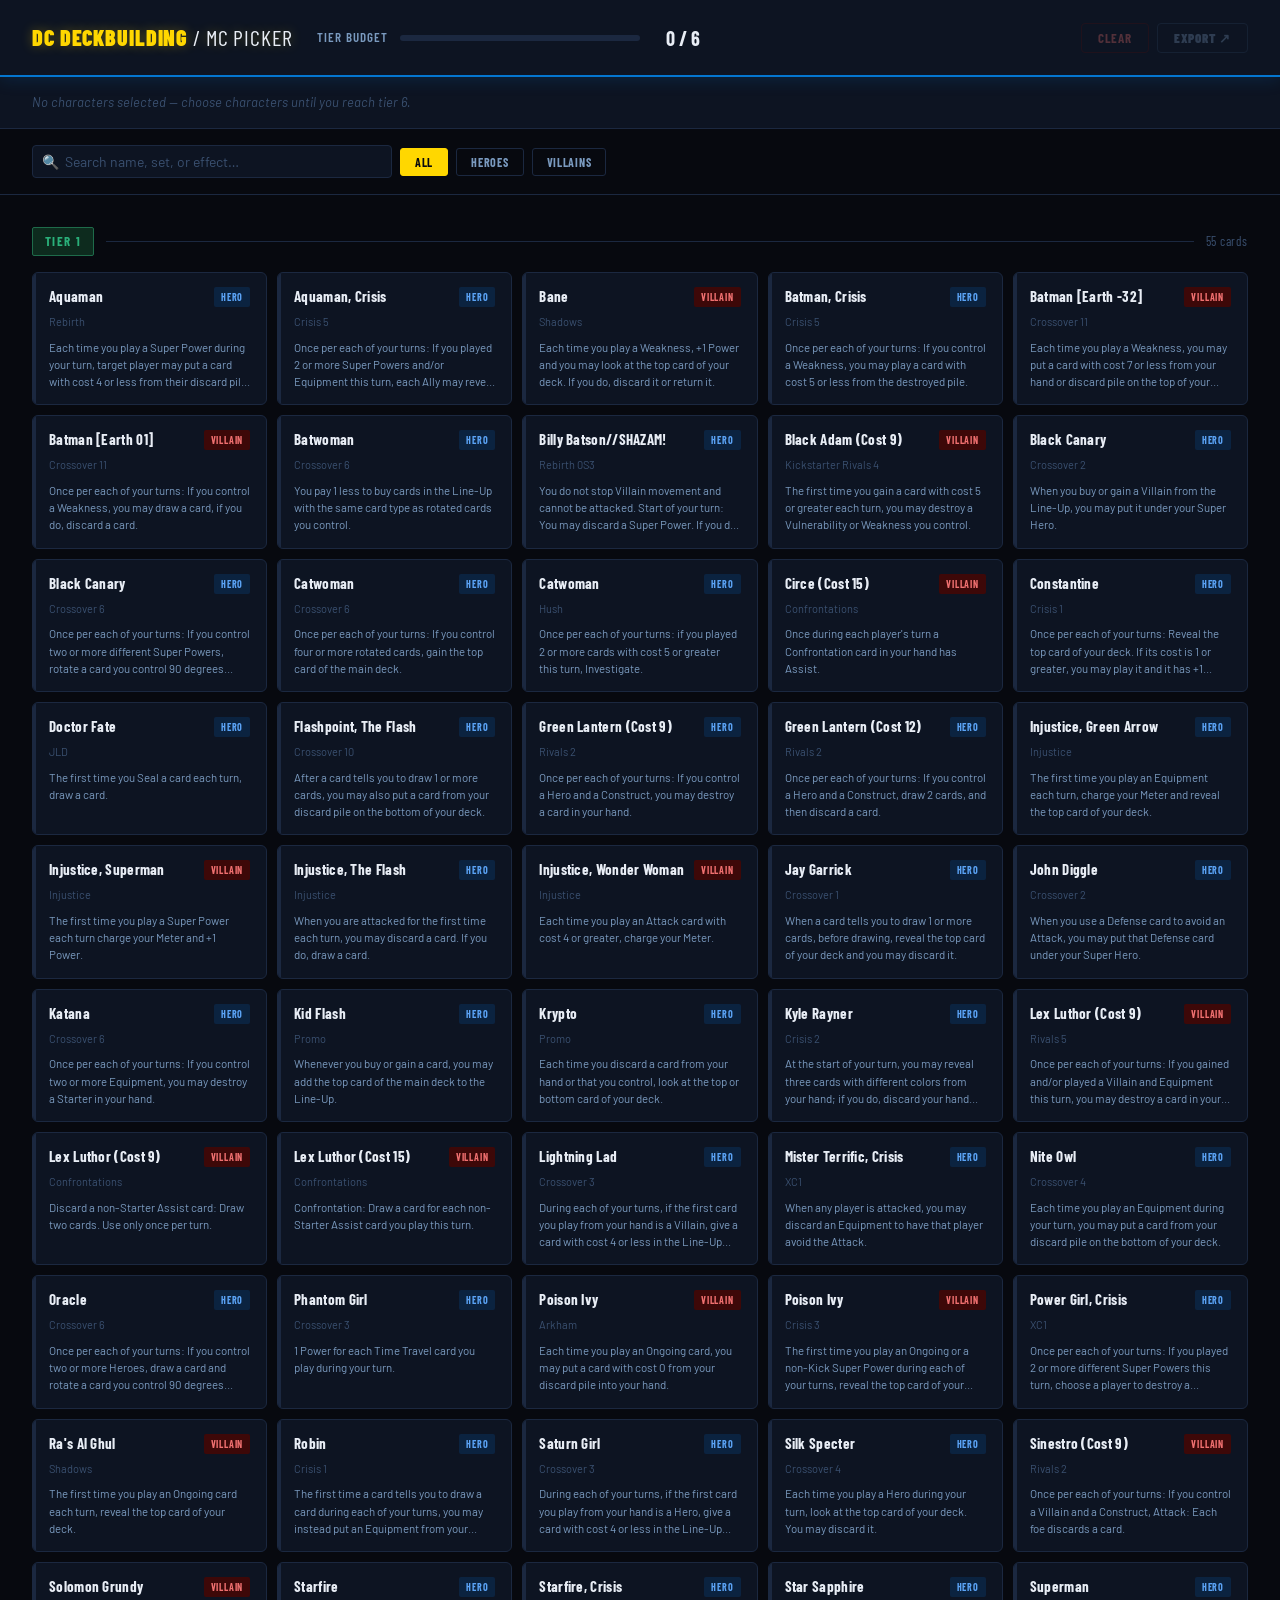
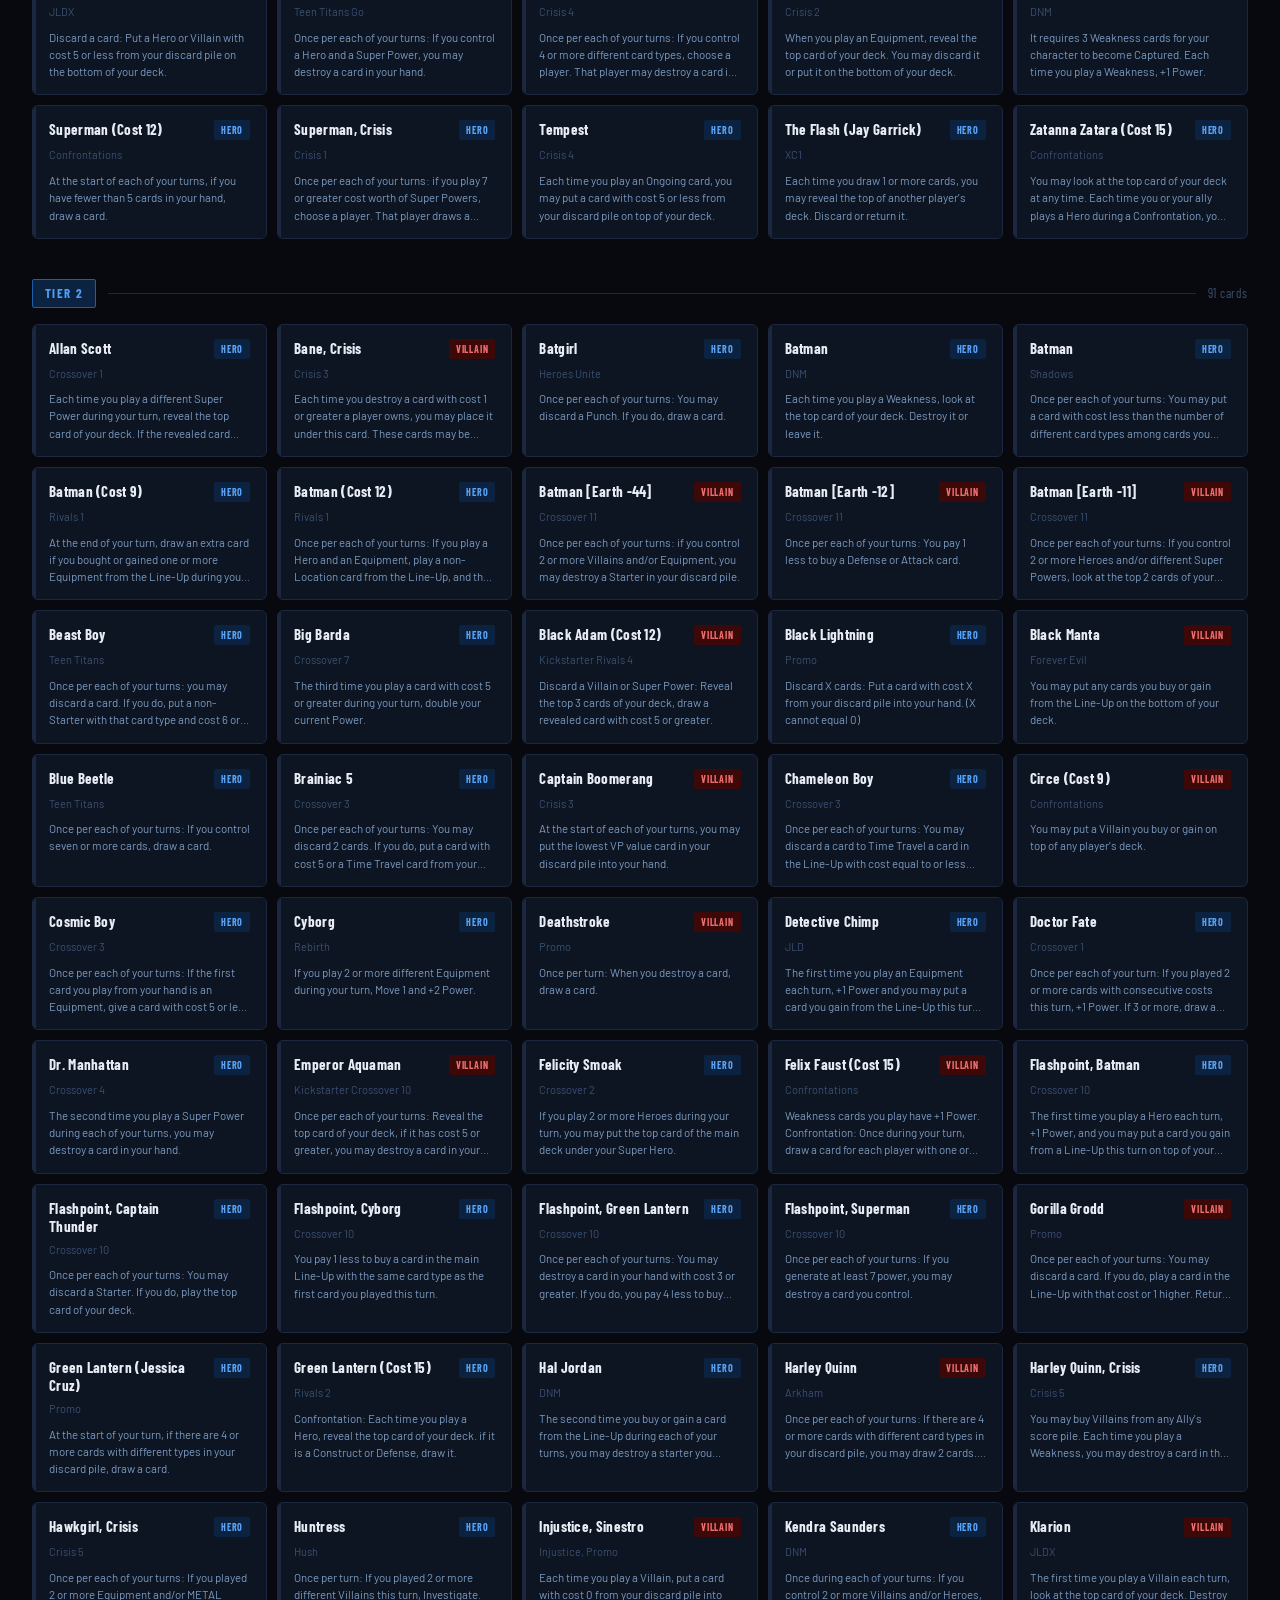
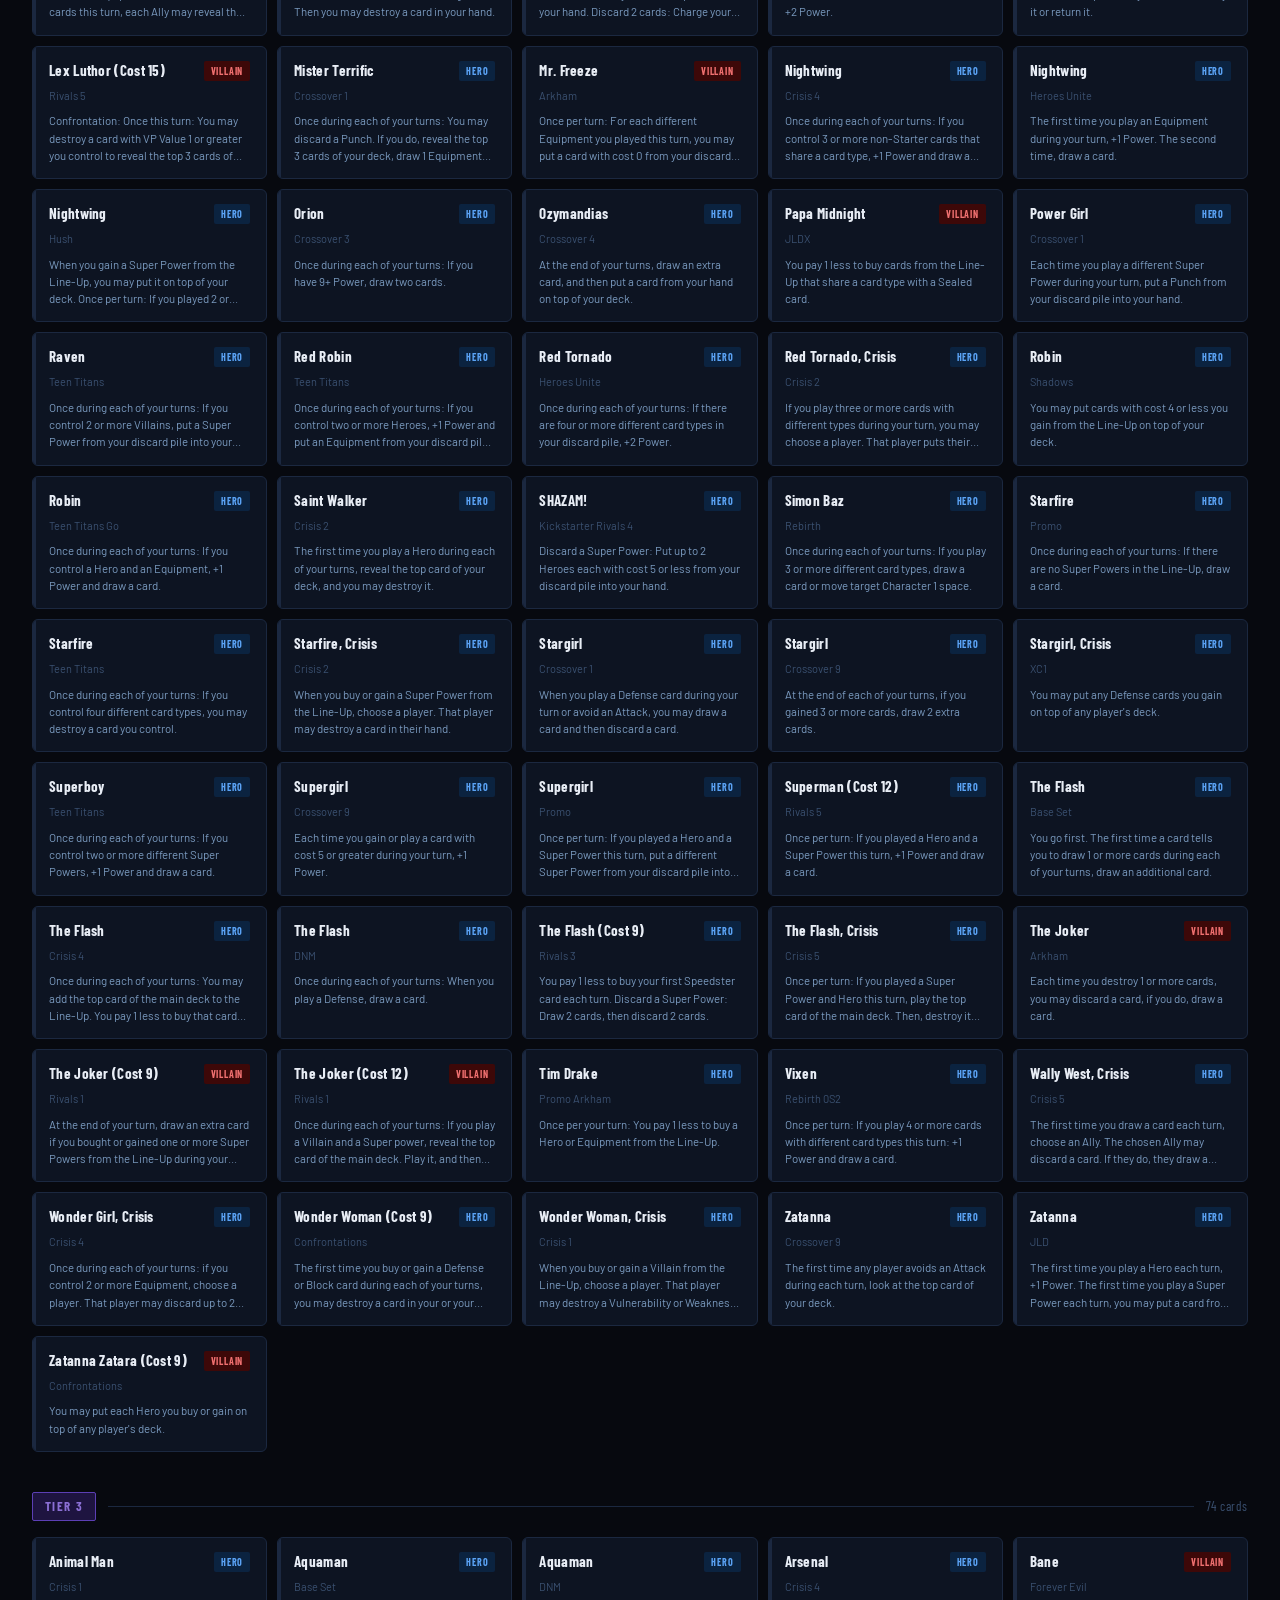
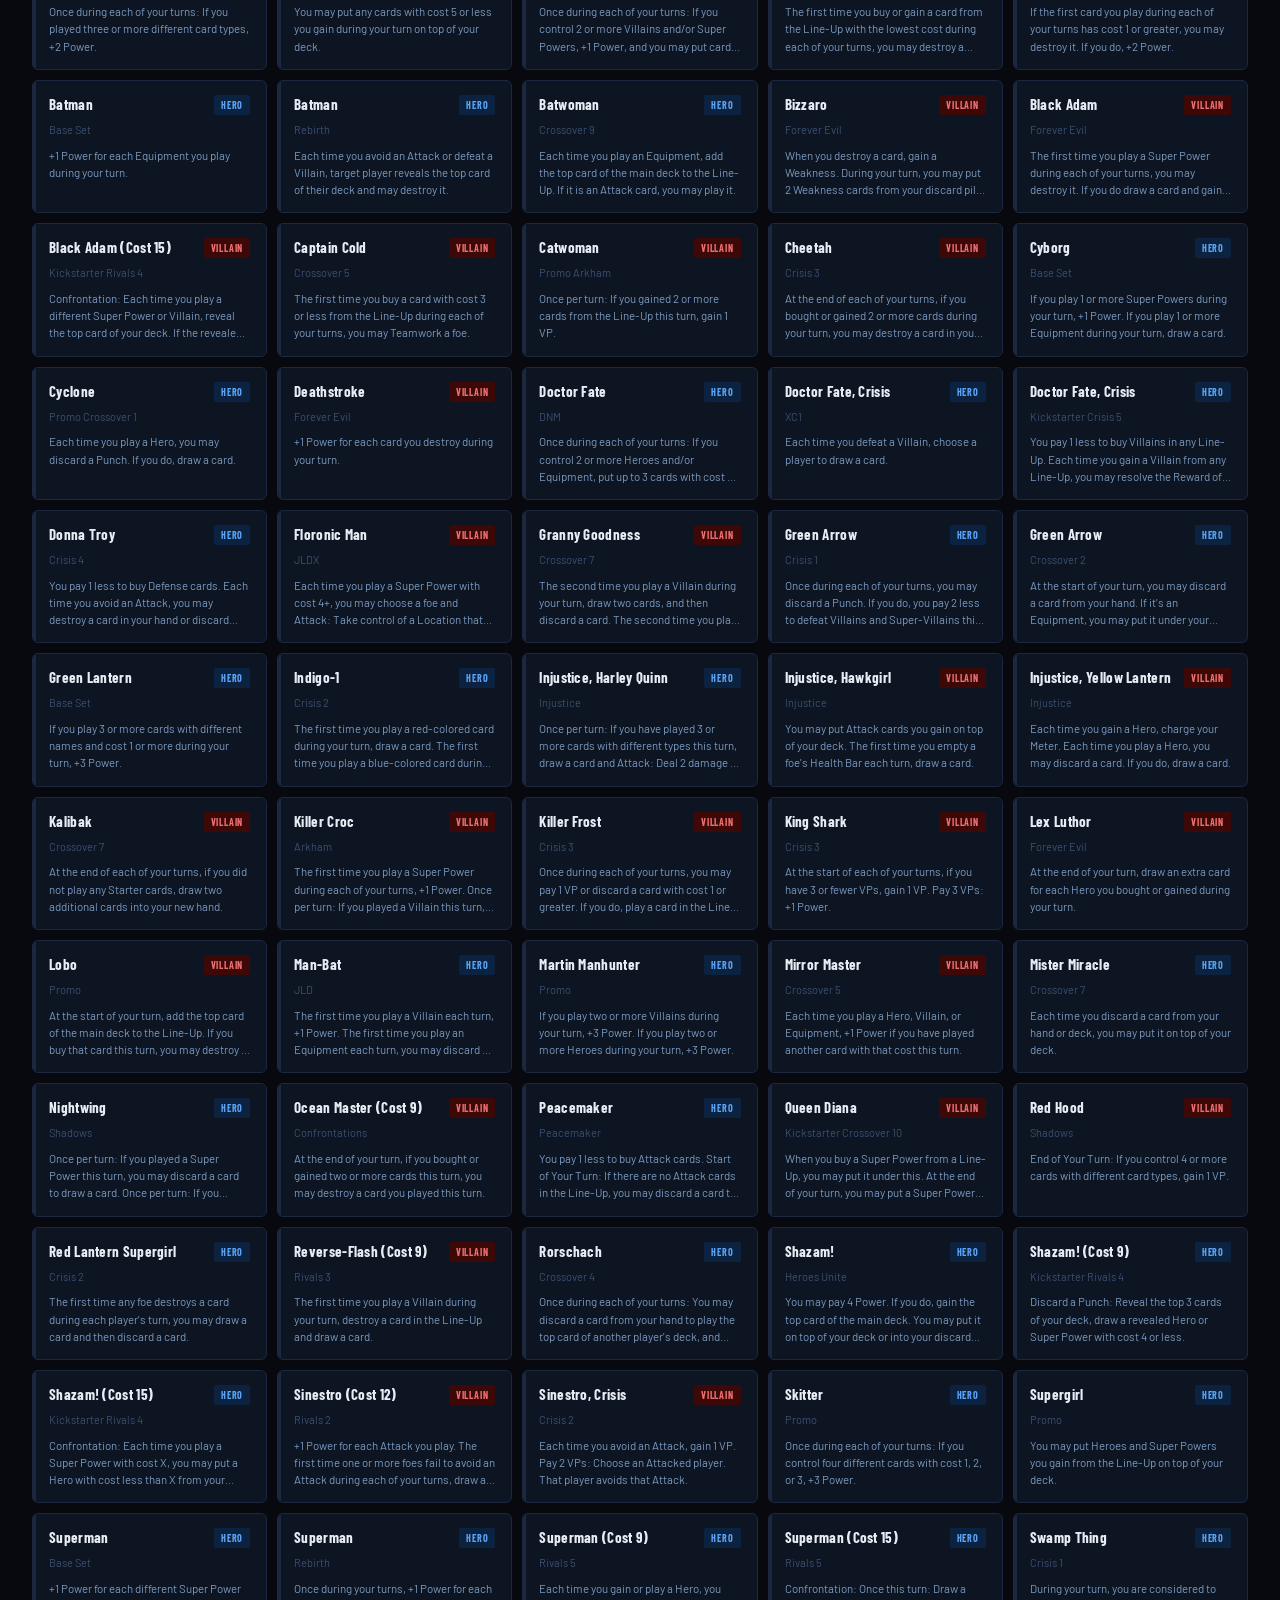
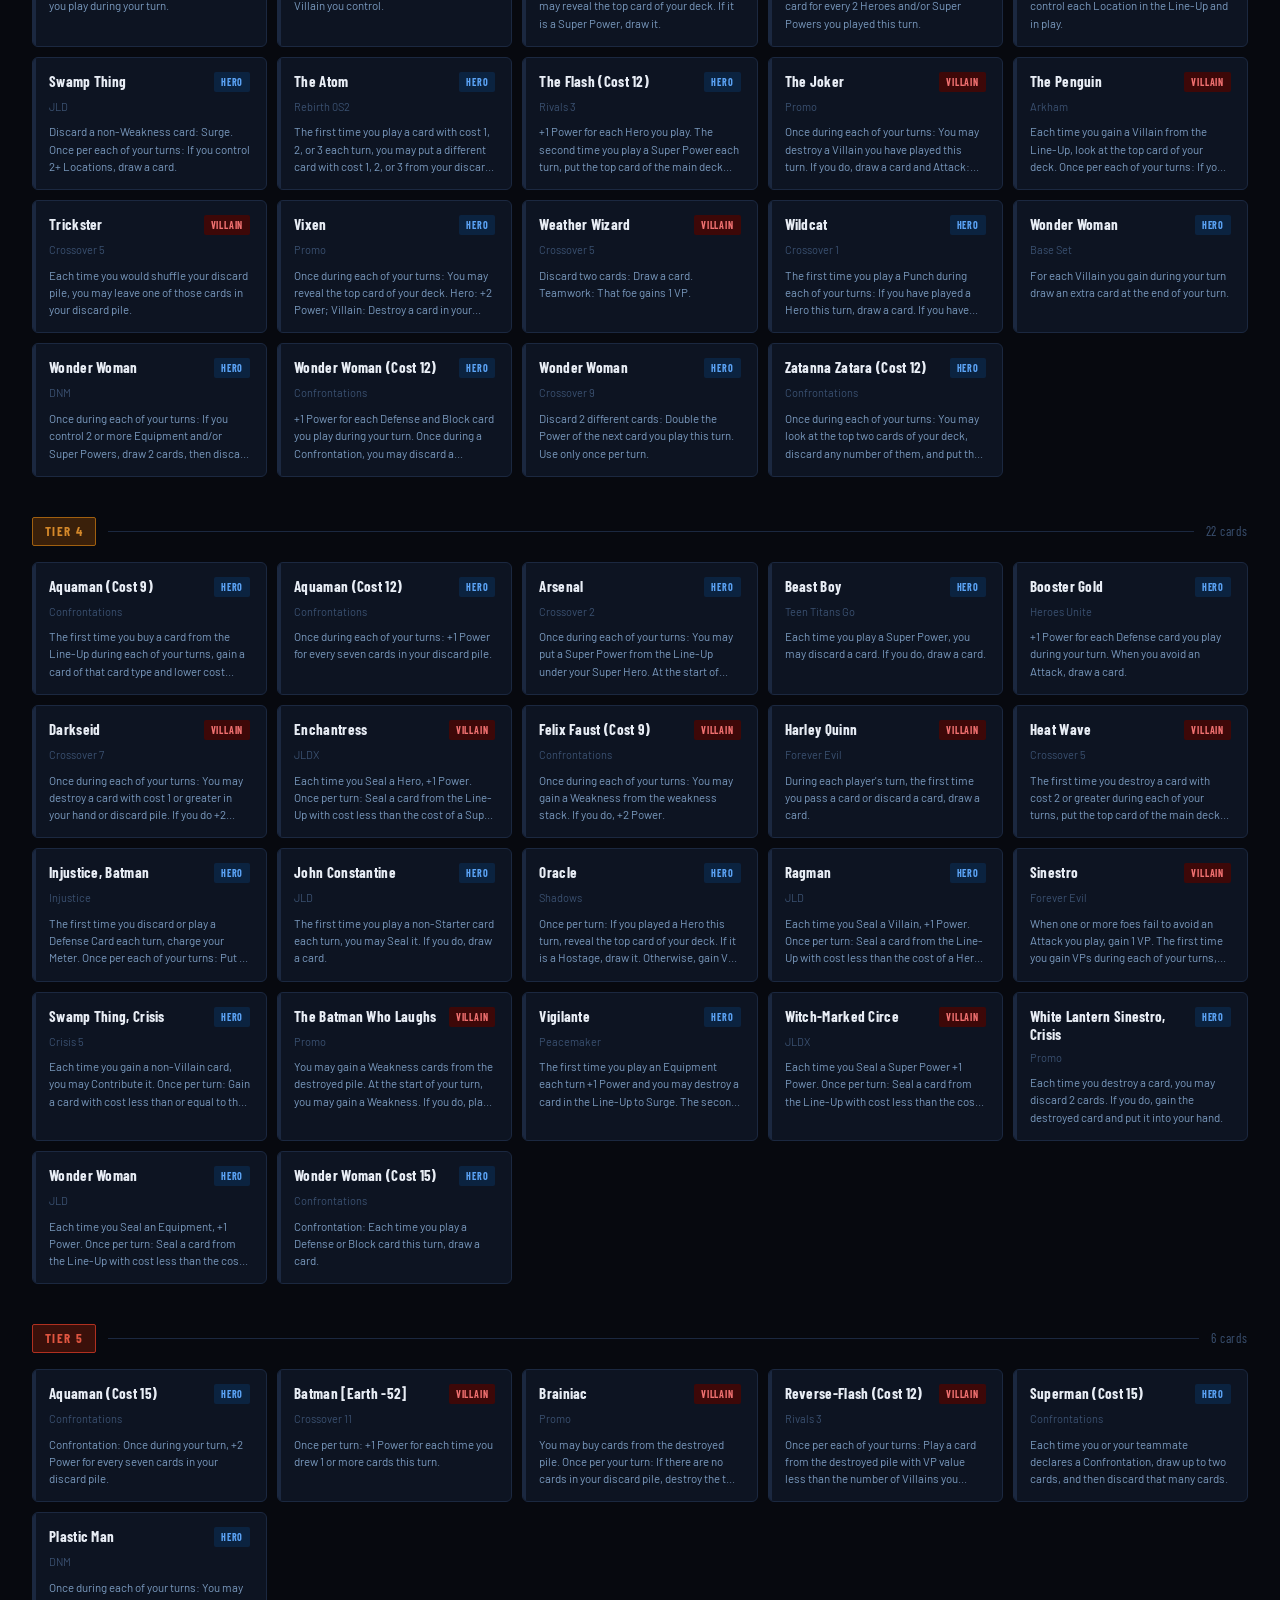
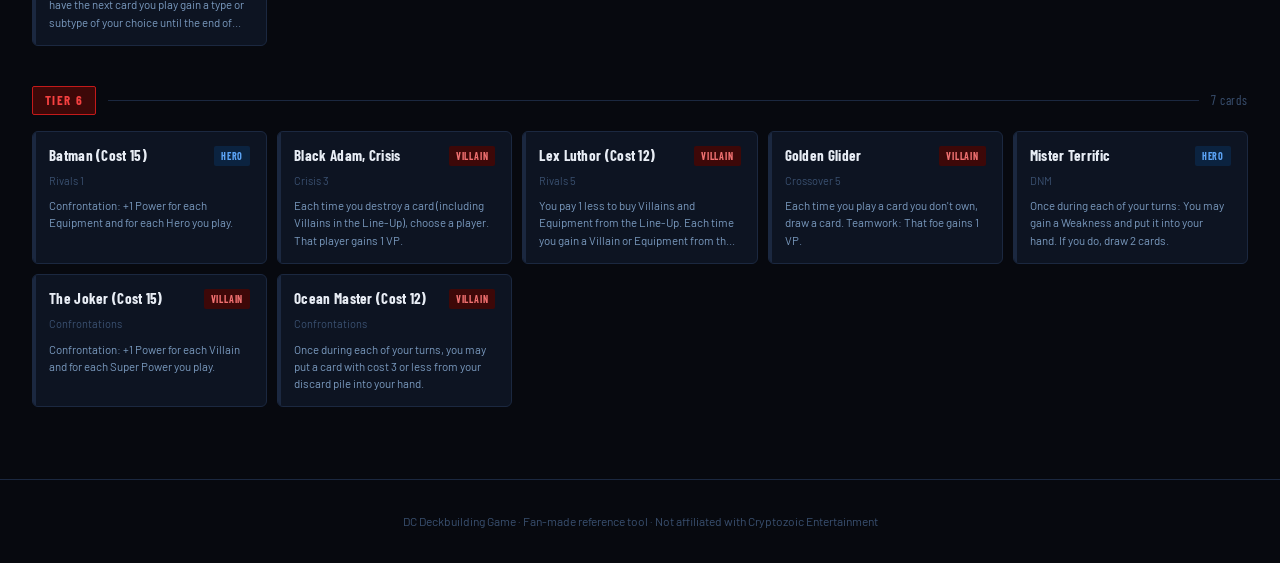
==== commit c341b909: "Updated the Colors in the CSS" ====
--- a/index.html
+++ b/index.html
@@ -7,485 +7,7 @@
 <link rel="preconnect" href="https://fonts.googleapis.com" />
 <link rel="preconnect" href="https://fonts.gstatic.com" crossorigin />
 <link href="https://fonts.googleapis.com/css2?family=Barlow+Condensed:wght@400;600;700;900&family=Barlow:wght@400;500;600&display=swap" rel="stylesheet" />
-<style>
-  *, *::before, *::after { box-sizing: border-box; margin: 0; padding: 0; }
-
-  :root {
-    --bg:        #0d0f14;
-    --surface:   #161a24;
-    --surface2:  #1e2433;
-    --border:    #2a3045;
-    --border2:   #3a4460;
-    --text:      #e8ecf4;
-    --muted:     #8892aa;
-    --faint:     #4a5470;
-
-    --t1: #1e6b4a; --t1bg: #0d2b1e; --t1bd: #1e6b4a;
-    --t2: #1a5fa8; --t2bg: #0b2340; --t2bd: #1a5fa8;
-    --t3: #5c3fb5; --t3bg: #1e1440; --t3bd: #5c3fb5;
-    --t4: #a06010; --t4bg: #3a200a; --t4bd: #a06010;
-    --t5: #b03020; --t5bg: #3a100a; --t5bd: #b03020;
-    --t6: #c41a1a; --t6bg: #3d0808; --t6bd: #c41a1a;
-
-    --hero-bg: #0b2340; --hero-text: #5ba3f5;
-    --villain-bg: #3d0808; --villain-text: #f07070;
-
-    --gold: #e8b84b;
-    --accent: #e8b84b;
-  }
-
-  html { scroll-behavior: smooth; }
-
-  body {
-    background: var(--bg);
-    color: var(--text);
-    font-family: 'Barlow', sans-serif;
-    font-size: 15px;
-    line-height: 1.6;
-    min-height: 100vh;
-  }
-
-  /* ── HEADER ── */
-  header {
-    background: var(--surface);
-    border-bottom: 1px solid var(--border);
-    padding: 1.25rem 2rem;
-    display: flex;
-    align-items: center;
-    gap: 1.5rem;
-    position: sticky;
-    top: 0;
-    z-index: 100;
-  }
-
-  .logo {
-    font-family: 'Barlow Condensed', sans-serif;
-    font-weight: 900;
-    font-size: 22px;
-    letter-spacing: 0.04em;
-    color: var(--gold);
-    text-transform: uppercase;
-    white-space: nowrap;
-  }
-
-  .logo span { color: var(--text); font-weight: 400; }
-
-  /* ── BUDGET BAR ── */
-  .budget-wrap {
-    flex: 1;
-    display: flex;
-    align-items: center;
-    gap: 12px;
-  }
-
-  .budget-label {
-    font-family: 'Barlow Condensed', sans-serif;
-    font-size: 13px;
-    font-weight: 600;
-    letter-spacing: 0.08em;
-    text-transform: uppercase;
-    color: var(--muted);
-    white-space: nowrap;
-  }
-
-  .budget-track {
-    flex: 1;
-    max-width: 240px;
-    height: 6px;
-    background: var(--border);
-    border-radius: 3px;
-    overflow: hidden;
-  }
-
-  .budget-fill {
-    height: 100%;
-    border-radius: 3px;
-    transition: width 0.3s ease, background 0.3s ease;
-    background: var(--t1);
-  }
-
-  .budget-num {
-    font-family: 'Barlow Condensed', sans-serif;
-    font-size: 20px;
-    font-weight: 700;
-    color: var(--text);
-    min-width: 48px;
-    text-align: right;
-  }
-
-  .header-actions {
-    display: flex;
-    gap: 8px;
-    align-items: center;
-  }
-
-  .btn {
-    font-family: 'Barlow Condensed', sans-serif;
-    font-size: 13px;
-    font-weight: 700;
-    letter-spacing: 0.06em;
-    text-transform: uppercase;
-    padding: 6px 16px;
-    border-radius: 4px;
-    border: 1px solid var(--border2);
-    background: transparent;
-    color: var(--muted);
-    cursor: pointer;
-    transition: all 0.15s;
-    white-space: nowrap;
-  }
-
-  .btn:hover { background: var(--surface2); color: var(--text); border-color: var(--text); }
-  .btn:disabled { opacity: 0.3; cursor: not-allowed; }
-  .btn:disabled:hover { background: transparent; color: var(--muted); border-color: var(--border2); }
-
-  .btn-export {
-    background: var(--gold);
-    color: #0d0f14;
-    border-color: var(--gold);
-    font-weight: 900;
-  }
-  .btn-export:hover { background: #f5cb6a; border-color: #f5cb6a; color: #0d0f14; }
-  .btn-export:disabled { background: transparent; color: var(--muted); border-color: var(--border2); }
-
-  .btn-danger { color: #f07070; border-color: #7a2020; }
-  .btn-danger:hover { background: #3d0808; color: #f07070; border-color: #f07070; }
-
-  /* ── SELECTED CHIPS ── */
-  .selected-bar {
-    background: var(--surface);
-    border-bottom: 1px solid var(--border);
-    padding: 0.75rem 2rem;
-    min-height: 52px;
-    display: flex;
-    align-items: center;
-    gap: 8px;
-    flex-wrap: wrap;
-  }
-
-  .chip {
-    display: inline-flex;
-    align-items: center;
-    gap: 6px;
-    padding: 4px 10px 4px 12px;
-    border-radius: 3px;
-    font-family: 'Barlow Condensed', sans-serif;
-    font-size: 13px;
-    font-weight: 600;
-    letter-spacing: 0.03em;
-    cursor: pointer;
-    transition: opacity 0.15s;
-    border: 1px solid;
-  }
-
-  .chip:hover { opacity: 0.7; }
-
-  .chip-remove {
-    font-size: 10px;
-    opacity: 0.6;
-    margin-left: 2px;
-  }
-
-  .empty-msg {
-    font-size: 13px;
-    color: var(--faint);
-    font-style: italic;
-  }
-
-  /* ── EXPORT PANEL ── */
-  .export-panel {
-    background: var(--surface);
-    border-bottom: 1px solid var(--border);
-    padding: 1rem 2rem;
-  }
-
-  .export-panel-inner {
-    max-width: 800px;
-  }
-
-  .export-header {
-    display: flex;
-    align-items: center;
-    justify-content: space-between;
-    margin-bottom: 0.75rem;
-  }
-
-  .export-title {
-    font-family: 'Barlow Condensed', sans-serif;
-    font-size: 14px;
-    font-weight: 700;
-    letter-spacing: 0.08em;
-    text-transform: uppercase;
-    color: var(--gold);
-  }
-
-  .export-actions { display: flex; gap: 8px; }
-
-  .export-textarea {
-    width: 100%;
-    background: var(--bg);
-    border: 1px solid var(--border2);
-    border-radius: 4px;
-    color: var(--text);
-    font-family: 'Courier New', monospace;
-    font-size: 12px;
-    line-height: 1.7;
-    padding: 1rem;
-    resize: vertical;
-    min-height: 220px;
-    outline: none;
-  }
-
-  .export-textarea:focus { border-color: var(--gold); }
-
-  .btn-copy-success { color: #4caf7d !important; border-color: #4caf7d !important; }
-
-  /* ── FILTERS ── */
-  .filters {
-    padding: 1rem 2rem;
-    display: flex;
-    gap: 8px;
-    align-items: center;
-    flex-wrap: wrap;
-    border-bottom: 1px solid var(--border);
-    background: var(--bg);
-    position: sticky;
-    top: 71px;
-    z-index: 90;
-  }
-
-  .search-wrap {
-    position: relative;
-    flex: 1;
-    min-width: 200px;
-    max-width: 360px;
-  }
-
-  .search-icon {
-    position: absolute;
-    left: 10px;
-    top: 50%;
-    transform: translateY(-50%);
-    color: var(--faint);
-    font-size: 14px;
-    pointer-events: none;
-  }
-
-  .search-input {
-    width: 100%;
-    background: var(--surface);
-    border: 1px solid var(--border);
-    border-radius: 4px;
-    color: var(--text);
-    font-family: 'Barlow', sans-serif;
-    font-size: 14px;
-    padding: 7px 10px 7px 32px;
-    outline: none;
-    transition: border-color 0.15s;
-  }
-
-  .search-input::placeholder { color: var(--faint); }
-  .search-input:focus { border-color: var(--border2); }
-
-  .filter-btn {
-    font-family: 'Barlow Condensed', sans-serif;
-    font-size: 12px;
-    font-weight: 700;
-    letter-spacing: 0.06em;
-    text-transform: uppercase;
-    padding: 6px 14px;
-    border-radius: 3px;
-    border: 1px solid var(--border);
-    background: transparent;
-    color: var(--muted);
-    cursor: pointer;
-    transition: all 0.15s;
-  }
-
-  .filter-btn:hover { border-color: var(--border2); color: var(--text); }
-  .filter-btn.active { background: var(--gold); color: #0d0f14; border-color: var(--gold); }
-
-  /* ── MAIN CONTENT ── */
-  main {
-    max-width: 1400px;
-    margin: 0 auto;
-    padding: 2rem;
-  }
-
-  /* ── TIER SECTION ── */
-  .tier-section { margin-bottom: 2.5rem; }
-
-  .tier-heading {
-    display: flex;
-    align-items: center;
-    gap: 12px;
-    margin-bottom: 1rem;
-  }
-
-  .tier-pill {
-    font-family: 'Barlow Condensed', sans-serif;
-    font-size: 13px;
-    font-weight: 700;
-    letter-spacing: 0.1em;
-    text-transform: uppercase;
-    padding: 3px 12px;
-    border-radius: 2px;
-    border: 1px solid;
-  }
-
-  .tier-rule {
-    flex: 1;
-    height: 1px;
-    background: var(--border);
-  }
-
-  .tier-count {
-    font-family: 'Barlow Condensed', sans-serif;
-    font-size: 13px;
-    color: var(--faint);
-    letter-spacing: 0.04em;
-  }
-
-  /* ── CARD GRID ── */
-  .card-grid {
-    display: grid;
-    grid-template-columns: repeat(auto-fill, minmax(220px, 1fr));
-    gap: 10px;
-  }
-
-  .mc-card {
-    background: var(--surface);
-    border: 1px solid var(--border);
-    border-radius: 6px;
-    padding: 14px 16px;
-    cursor: pointer;
-    transition: border-color 0.15s, background 0.15s, transform 0.1s;
-    position: relative;
-    overflow: hidden;
-  }
-
-  .mc-card::before {
-    content: '';
-    position: absolute;
-    top: 0; left: 0;
-    width: 3px; height: 100%;
-    background: var(--border);
-    transition: background 0.15s;
-  }
-
-  .mc-card:hover:not(.disabled) {
-    border-color: var(--border2);
-    background: var(--surface2);
-    transform: translateY(-1px);
-  }
-
-  .mc-card:hover:not(.disabled)::before { background: var(--gold); }
-
-  .mc-card.selected {
-    border-color: var(--selected-color, var(--gold));
-    background: var(--selected-bg, var(--surface2));
-    transform: none;
-  }
-
-  .mc-card.selected::before { background: var(--selected-color, var(--gold)); }
-
-  .mc-card.disabled {
-    opacity: 0.28;
-    cursor: not-allowed;
-    transform: none;
-  }
-
-  .mc-card.disabled::before { background: transparent; }
-
-  .card-top {
-    display: flex;
-    align-items: flex-start;
-    justify-content: space-between;
-    gap: 8px;
-    margin-bottom: 6px;
-  }
-
-  .mc-name {
-    font-family: 'Barlow Condensed', sans-serif;
-    font-size: 15px;
-    font-weight: 700;
-    letter-spacing: 0.02em;
-    color: var(--text);
-    line-height: 1.2;
-  }
-
-  .mc-set {
-    font-size: 11px;
-    color: var(--faint);
-    margin-bottom: 8px;
-    margin-top: 2px;
-  }
-
-  .mc-type-badge {
-    font-family: 'Barlow Condensed', sans-serif;
-    font-size: 10px;
-    font-weight: 700;
-    letter-spacing: 0.08em;
-    text-transform: uppercase;
-    padding: 2px 7px;
-    border-radius: 2px;
-    white-space: nowrap;
-    flex-shrink: 0;
-  }
-
-  .mc-effect {
-    font-size: 11.5px;
-    color: var(--muted);
-    line-height: 1.5;
-    margin-top: 8px;
-    display: -webkit-box;
-    -webkit-line-clamp: 3;
-    -webkit-box-orient: vertical;
-    overflow: hidden;
-  }
-
-  .selected-check {
-    display: none;
-    position: absolute;
-    top: 8px;
-    right: 8px;
-    width: 18px;
-    height: 18px;
-    border-radius: 50%;
-    background: var(--selected-color, var(--gold));
-    align-items: center;
-    justify-content: center;
-    font-size: 10px;
-    color: #0d0f14;
-    font-weight: 900;
-  }
-
-  .mc-card.selected .selected-check { display: flex; }
-
-  /* ── FOOTER ── */
-  footer {
-    text-align: center;
-    padding: 2rem;
-    color: var(--faint);
-    font-size: 12px;
-    border-top: 1px solid var(--border);
-  }
-
-  /* ── RESPONSIVE ── */
-  @media (max-width: 700px) {
-    header { padding: 0.75rem 1rem; flex-wrap: wrap; gap: 0.75rem; }
-    .filters { padding: 0.75rem 1rem; top: auto; position: relative; }
-    main { padding: 1rem; }
-    .selected-bar { padding: 0.75rem 1rem; }
-    .logo { font-size: 17px; }
-    .budget-track { max-width: 120px; }
-    .export-panel { padding: 1rem; }
-  }
-
-  @media (prefers-reduced-motion: reduce) {
-    .mc-card, .budget-fill { transition: none; }
-  }
-</style>
+<link rel="stylesheet" href="styles.css" />
 </head>
 <body>
 
@@ -897,7 +419,7 @@
   fill.style.width = pct+'%';
   fill.style.background = fillColor;
   num.textContent = `${used} / 6`;
-  num.style.color = used===6?'#f54040':'#e8ecf4';
+  num.style.color = used===6?'#f54040':'#e8edf5';
 
   document.getElementById('clear-btn').disabled = selected.length===0;
   document.getElementById('export-btn').disabled = selected.length===0;
@@ -983,4 +505,4 @@
 render();
 </script>
 </body>
-</html>+</html>  
--- a/styles.css
+++ b/styles.css
@@ -0,0 +1,481 @@
+*, *::before, *::after { box-sizing: border-box; margin: 0; padding: 0; }
+
+:root {
+  /* DC Comics dark palette */
+  --bg:        #07090f;
+  --surface:   #0d1422;
+  --surface2:  #131d30;
+  --border:    #1b2840;
+  --border2:   #2a3f5c;
+  --text:      #e8edf5;
+  --muted:     #7a9abf;
+  --faint:     #3a5070;
+
+  /* Tier accent colors */
+  --t1: #1a8c5a; --t1bg: #081f14; --t1bd: #1a8c5a;
+  --t2: #0476d0; --t2bg: #041830; --t2bd: #0476d0;
+  --t3: #7f5cc2; --t3bg: #170f35; --t3bd: #7f5cc2;
+  --t4: #c98a00; --t4bg: #2a1e00; --t4bd: #c98a00;
+  --t5: #d43a1e; --t5bg: #2d0c06; --t5bd: #d43a1e;
+  --t6: #cc0000; --t6bg: #290000; --t6bd: #cc0000;
+
+  /* Hero / Villain badge */
+  --hero-bg:     #041830; --hero-text:    #4fa3f7;
+  --villain-bg:  #290000; --villain-text: #f07070;
+
+  /* DC gold */
+  --gold:   #FFD700;
+  --accent: #0476d0;
+}
+
+html { scroll-behavior: smooth; }
+
+body {
+  background: var(--bg);
+  color: var(--text);
+  font-family: 'Barlow', sans-serif;
+  font-size: 15px;
+  line-height: 1.6;
+  min-height: 100vh;
+}
+
+/* ── HEADER ── */
+header {
+  background: var(--surface);
+  border-bottom: 2px solid var(--accent);
+  padding: 1.25rem 2rem;
+  display: flex;
+  align-items: center;
+  gap: 1.5rem;
+  position: sticky;
+  top: 0;
+  z-index: 100;
+  box-shadow: 0 2px 16px rgba(4,118,208,0.18);
+}
+
+.logo {
+  font-family: 'Barlow Condensed', sans-serif;
+  font-weight: 900;
+  font-size: 22px;
+  letter-spacing: 0.04em;
+  color: var(--gold);
+  text-transform: uppercase;
+  white-space: nowrap;
+  text-shadow: 0 0 12px rgba(255,215,0,0.3);
+}
+
+.logo span { color: var(--text); font-weight: 400; }
+
+/* ── BUDGET BAR ── */
+.budget-wrap {
+  flex: 1;
+  display: flex;
+  align-items: center;
+  gap: 12px;
+}
+
+.budget-label {
+  font-family: 'Barlow Condensed', sans-serif;
+  font-size: 13px;
+  font-weight: 600;
+  letter-spacing: 0.08em;
+  text-transform: uppercase;
+  color: var(--muted);
+  white-space: nowrap;
+}
+
+.budget-track {
+  flex: 1;
+  max-width: 240px;
+  height: 6px;
+  background: var(--border);
+  border-radius: 3px;
+  overflow: hidden;
+}
+
+.budget-fill {
+  height: 100%;
+  border-radius: 3px;
+  transition: width 0.3s ease, background 0.3s ease;
+  background: var(--t1);
+}
+
+.budget-num {
+  font-family: 'Barlow Condensed', sans-serif;
+  font-size: 20px;
+  font-weight: 700;
+  color: var(--text);
+  min-width: 48px;
+  text-align: right;
+}
+
+.header-actions {
+  display: flex;
+  gap: 8px;
+  align-items: center;
+}
+
+.btn {
+  font-family: 'Barlow Condensed', sans-serif;
+  font-size: 13px;
+  font-weight: 700;
+  letter-spacing: 0.06em;
+  text-transform: uppercase;
+  padding: 6px 16px;
+  border-radius: 4px;
+  border: 1px solid var(--border2);
+  background: transparent;
+  color: var(--muted);
+  cursor: pointer;
+  transition: all 0.15s;
+  white-space: nowrap;
+}
+
+.btn:hover { background: var(--surface2); color: var(--text); border-color: var(--accent); }
+.btn:disabled { opacity: 0.3; cursor: not-allowed; }
+.btn:disabled:hover { background: transparent; color: var(--muted); border-color: var(--border2); }
+
+.btn-export {
+  background: var(--gold);
+  color: #07090f;
+  border-color: var(--gold);
+  font-weight: 900;
+}
+.btn-export:hover { background: #ffe44d; border-color: #ffe44d; color: #07090f; }
+.btn-export:disabled { background: transparent; color: var(--muted); border-color: var(--border2); }
+
+.btn-danger { color: #f07070; border-color: #4a1010; }
+.btn-danger:hover { background: #290000; color: #f07070; border-color: #f07070; }
+
+/* ── SELECTED CHIPS ── */
+.selected-bar {
+  background: var(--surface);
+  border-bottom: 1px solid var(--border);
+  padding: 0.75rem 2rem;
+  min-height: 52px;
+  display: flex;
+  align-items: center;
+  gap: 8px;
+  flex-wrap: wrap;
+}
+
+.chip {
+  display: inline-flex;
+  align-items: center;
+  gap: 6px;
+  padding: 4px 10px 4px 12px;
+  border-radius: 3px;
+  font-family: 'Barlow Condensed', sans-serif;
+  font-size: 13px;
+  font-weight: 600;
+  letter-spacing: 0.03em;
+  cursor: pointer;
+  transition: opacity 0.15s;
+  border: 1px solid;
+}
+
+.chip:hover { opacity: 0.7; }
+
+.chip-remove {
+  font-size: 10px;
+  opacity: 0.6;
+  margin-left: 2px;
+}
+
+.empty-msg {
+  font-size: 13px;
+  color: var(--faint);
+  font-style: italic;
+}
+
+/* ── EXPORT PANEL ── */
+.export-panel {
+  background: var(--surface);
+  border-bottom: 1px solid var(--border);
+  padding: 1rem 2rem;
+}
+
+.export-panel-inner { max-width: 800px; }
+
+.export-header {
+  display: flex;
+  align-items: center;
+  justify-content: space-between;
+  margin-bottom: 0.75rem;
+}
+
+.export-title {
+  font-family: 'Barlow Condensed', sans-serif;
+  font-size: 14px;
+  font-weight: 700;
+  letter-spacing: 0.08em;
+  text-transform: uppercase;
+  color: var(--gold);
+}
+
+.export-actions { display: flex; gap: 8px; }
+
+.export-textarea {
+  width: 100%;
+  background: var(--bg);
+  border: 1px solid var(--border2);
+  border-radius: 4px;
+  color: var(--text);
+  font-family: 'Courier New', monospace;
+  font-size: 12px;
+  line-height: 1.7;
+  padding: 1rem;
+  resize: vertical;
+  min-height: 220px;
+  outline: none;
+}
+
+.export-textarea:focus { border-color: var(--gold); }
+
+.btn-copy-success { color: #4caf7d !important; border-color: #4caf7d !important; }
+
+/* ── FILTERS ── */
+.filters {
+  padding: 1rem 2rem;
+  display: flex;
+  gap: 8px;
+  align-items: center;
+  flex-wrap: wrap;
+  border-bottom: 1px solid var(--border);
+  background: var(--bg);
+  position: sticky;
+  top: 71px;
+  z-index: 90;
+}
+
+.search-wrap {
+  position: relative;
+  flex: 1;
+  min-width: 200px;
+  max-width: 360px;
+}
+
+.search-icon {
+  position: absolute;
+  left: 10px;
+  top: 50%;
+  transform: translateY(-50%);
+  color: var(--faint);
+  font-size: 14px;
+  pointer-events: none;
+}
+
+.search-input {
+  width: 100%;
+  background: var(--surface);
+  border: 1px solid var(--border);
+  border-radius: 4px;
+  color: var(--text);
+  font-family: 'Barlow', sans-serif;
+  font-size: 14px;
+  padding: 7px 10px 7px 32px;
+  outline: none;
+  transition: border-color 0.15s;
+}
+
+.search-input::placeholder { color: var(--faint); }
+.search-input:focus { border-color: var(--accent); }
+
+.filter-btn {
+  font-family: 'Barlow Condensed', sans-serif;
+  font-size: 12px;
+  font-weight: 700;
+  letter-spacing: 0.06em;
+  text-transform: uppercase;
+  padding: 6px 14px;
+  border-radius: 3px;
+  border: 1px solid var(--border);
+  background: transparent;
+  color: var(--muted);
+  cursor: pointer;
+  transition: all 0.15s;
+}
+
+.filter-btn:hover { border-color: var(--accent); color: var(--text); }
+.filter-btn.active { background: var(--gold); color: #07090f; border-color: var(--gold); }
+
+/* ── MAIN CONTENT ── */
+main {
+  max-width: 1400px;
+  margin: 0 auto;
+  padding: 2rem;
+}
+
+/* ── TIER SECTION ── */
+.tier-section { margin-bottom: 2.5rem; }
+
+.tier-heading {
+  display: flex;
+  align-items: center;
+  gap: 12px;
+  margin-bottom: 1rem;
+}
+
+.tier-pill {
+  font-family: 'Barlow Condensed', sans-serif;
+  font-size: 13px;
+  font-weight: 700;
+  letter-spacing: 0.1em;
+  text-transform: uppercase;
+  padding: 3px 12px;
+  border-radius: 2px;
+  border: 1px solid;
+}
+
+.tier-rule {
+  flex: 1;
+  height: 1px;
+  background: var(--border);
+}
+
+.tier-count {
+  font-family: 'Barlow Condensed', sans-serif;
+  font-size: 13px;
+  color: var(--faint);
+  letter-spacing: 0.04em;
+}
+
+/* ── CARD GRID ── */
+.card-grid {
+  display: grid;
+  grid-template-columns: repeat(auto-fill, minmax(220px, 1fr));
+  gap: 10px;
+}
+
+.mc-card {
+  background: var(--surface);
+  border: 1px solid var(--border);
+  border-radius: 6px;
+  padding: 14px 16px;
+  cursor: pointer;
+  transition: border-color 0.15s, background 0.15s, transform 0.1s;
+  position: relative;
+  overflow: hidden;
+}
+
+.mc-card::before {
+  content: '';
+  position: absolute;
+  top: 0; left: 0;
+  width: 3px; height: 100%;
+  background: var(--border);
+  transition: background 0.15s;
+}
+
+.mc-card:hover:not(.disabled) {
+  border-color: var(--accent);
+  background: var(--surface2);
+  transform: translateY(-1px);
+}
+
+.mc-card:hover:not(.disabled)::before { background: var(--gold); }
+
+.mc-card.selected {
+  border-color: var(--selected-color, var(--gold));
+  background: var(--selected-bg, var(--surface2));
+  transform: none;
+}
+
+.mc-card.selected::before { background: var(--selected-color, var(--gold)); }
+
+.mc-card.disabled {
+  opacity: 0.28;
+  cursor: not-allowed;
+  transform: none;
+}
+
+.mc-card.disabled::before { background: transparent; }
+
+.card-top {
+  display: flex;
+  align-items: flex-start;
+  justify-content: space-between;
+  gap: 8px;
+  margin-bottom: 6px;
+}
+
+.mc-name {
+  font-family: 'Barlow Condensed', sans-serif;
+  font-size: 15px;
+  font-weight: 700;
+  letter-spacing: 0.02em;
+  color: var(--text);
+  line-height: 1.2;
+}
+
+.mc-set {
+  font-size: 11px;
+  color: var(--faint);
+  margin-bottom: 8px;
+  margin-top: 2px;
+}
+
+.mc-type-badge {
+  font-family: 'Barlow Condensed', sans-serif;
+  font-size: 10px;
+  font-weight: 700;
+  letter-spacing: 0.08em;
+  text-transform: uppercase;
+  padding: 2px 7px;
+  border-radius: 2px;
+  white-space: nowrap;
+  flex-shrink: 0;
+}
+
+.mc-effect {
+  font-size: 11.5px;
+  color: var(--muted);
+  line-height: 1.5;
+  margin-top: 8px;
+  display: -webkit-box;
+  -webkit-line-clamp: 3;
+  -webkit-box-orient: vertical;
+  overflow: hidden;
+}
+
+.selected-check {
+  display: none;
+  position: absolute;
+  top: 8px;
+  right: 8px;
+  width: 18px;
+  height: 18px;
+  border-radius: 50%;
+  background: var(--selected-color, var(--gold));
+  align-items: center;
+  justify-content: center;
+  font-size: 10px;
+  color: #07090f;
+  font-weight: 900;
+}
+
+.mc-card.selected .selected-check { display: flex; }
+
+/* ── FOOTER ── */
+footer {
+  text-align: center;
+  padding: 2rem;
+  color: var(--faint);
+  font-size: 12px;
+  border-top: 1px solid var(--border);
+}
+
+/* ── RESPONSIVE ── */
+@media (max-width: 700px) {
+  header { padding: 0.75rem 1rem; flex-wrap: wrap; gap: 0.75rem; }
+  .filters { padding: 0.75rem 1rem; top: auto; position: relative; }
+  main { padding: 1rem; }
+  .selected-bar { padding: 0.75rem 1rem; }
+  .logo { font-size: 17px; }
+  .budget-track { max-width: 120px; }
+  .export-panel { padding: 1rem; }
+}
+
+@media (prefers-reduced-motion: reduce) {
+  .mc-card, .budget-fill { transition: none; }
+}
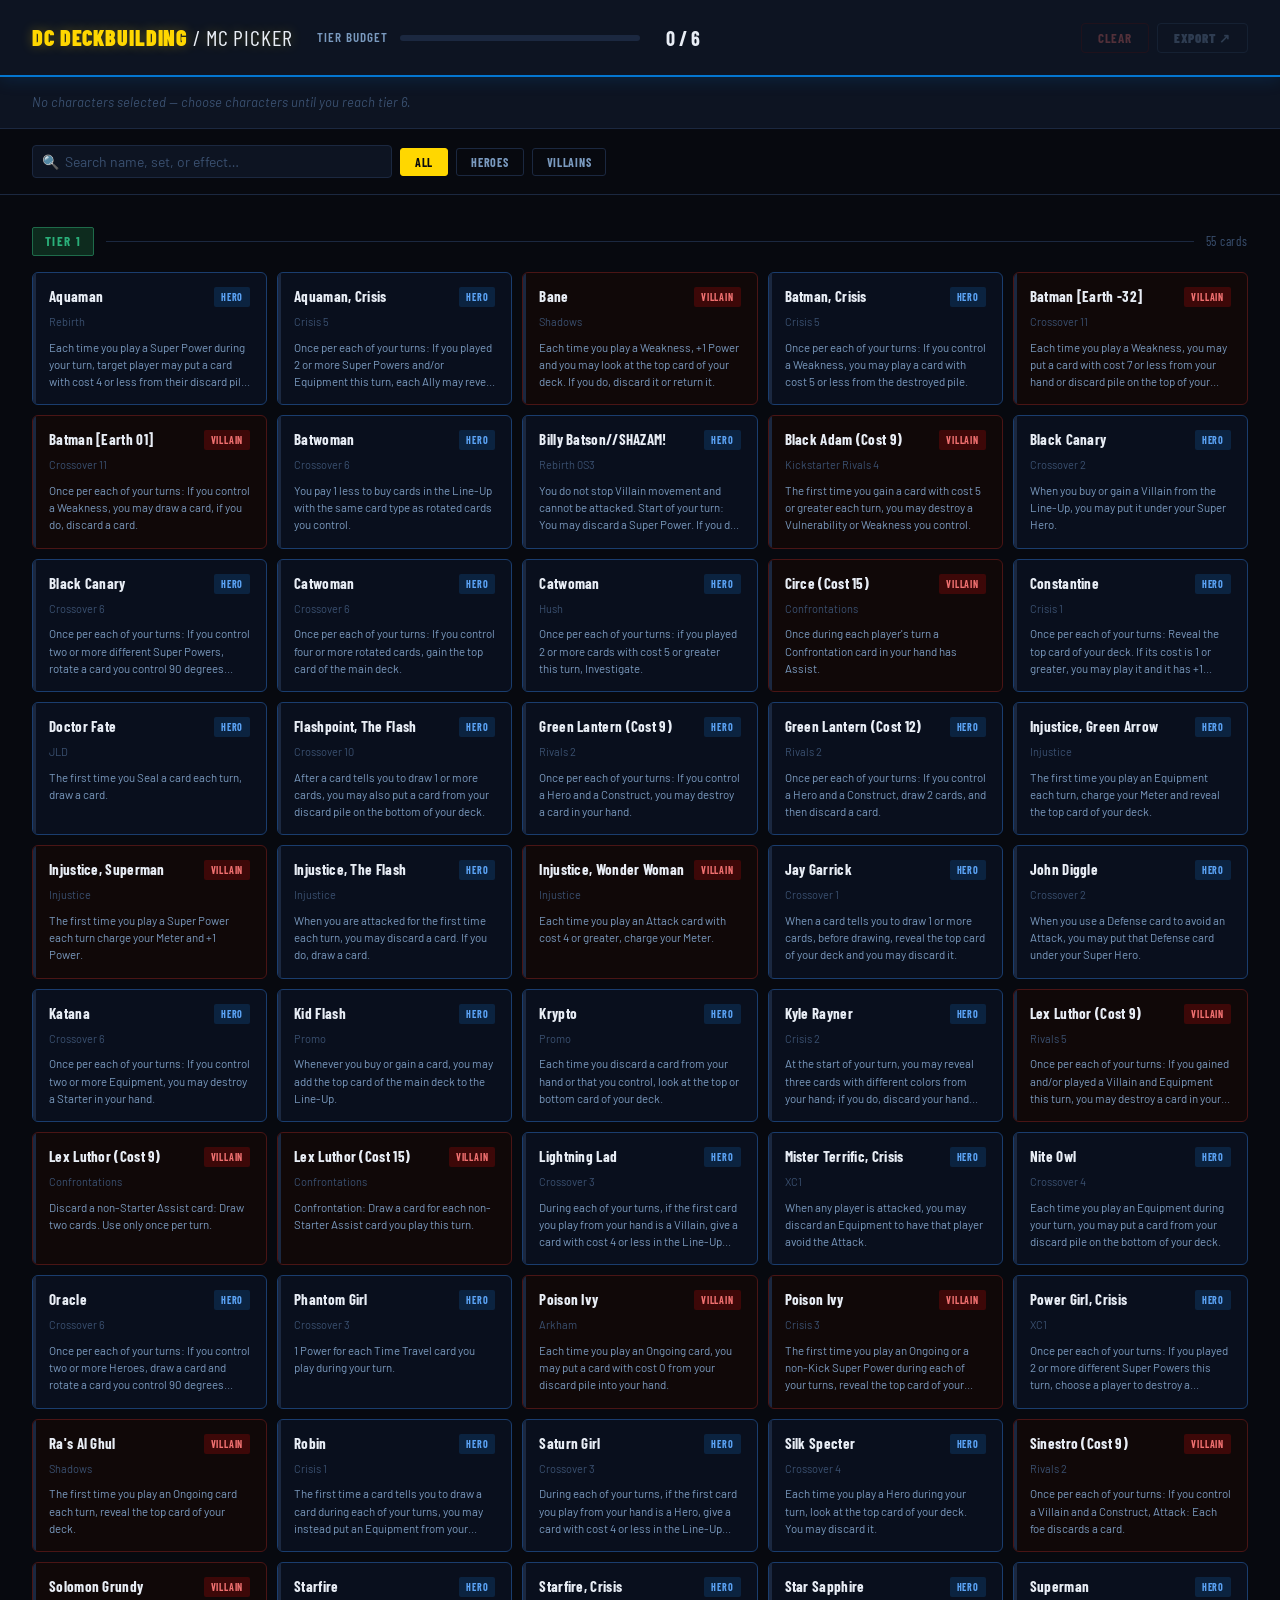
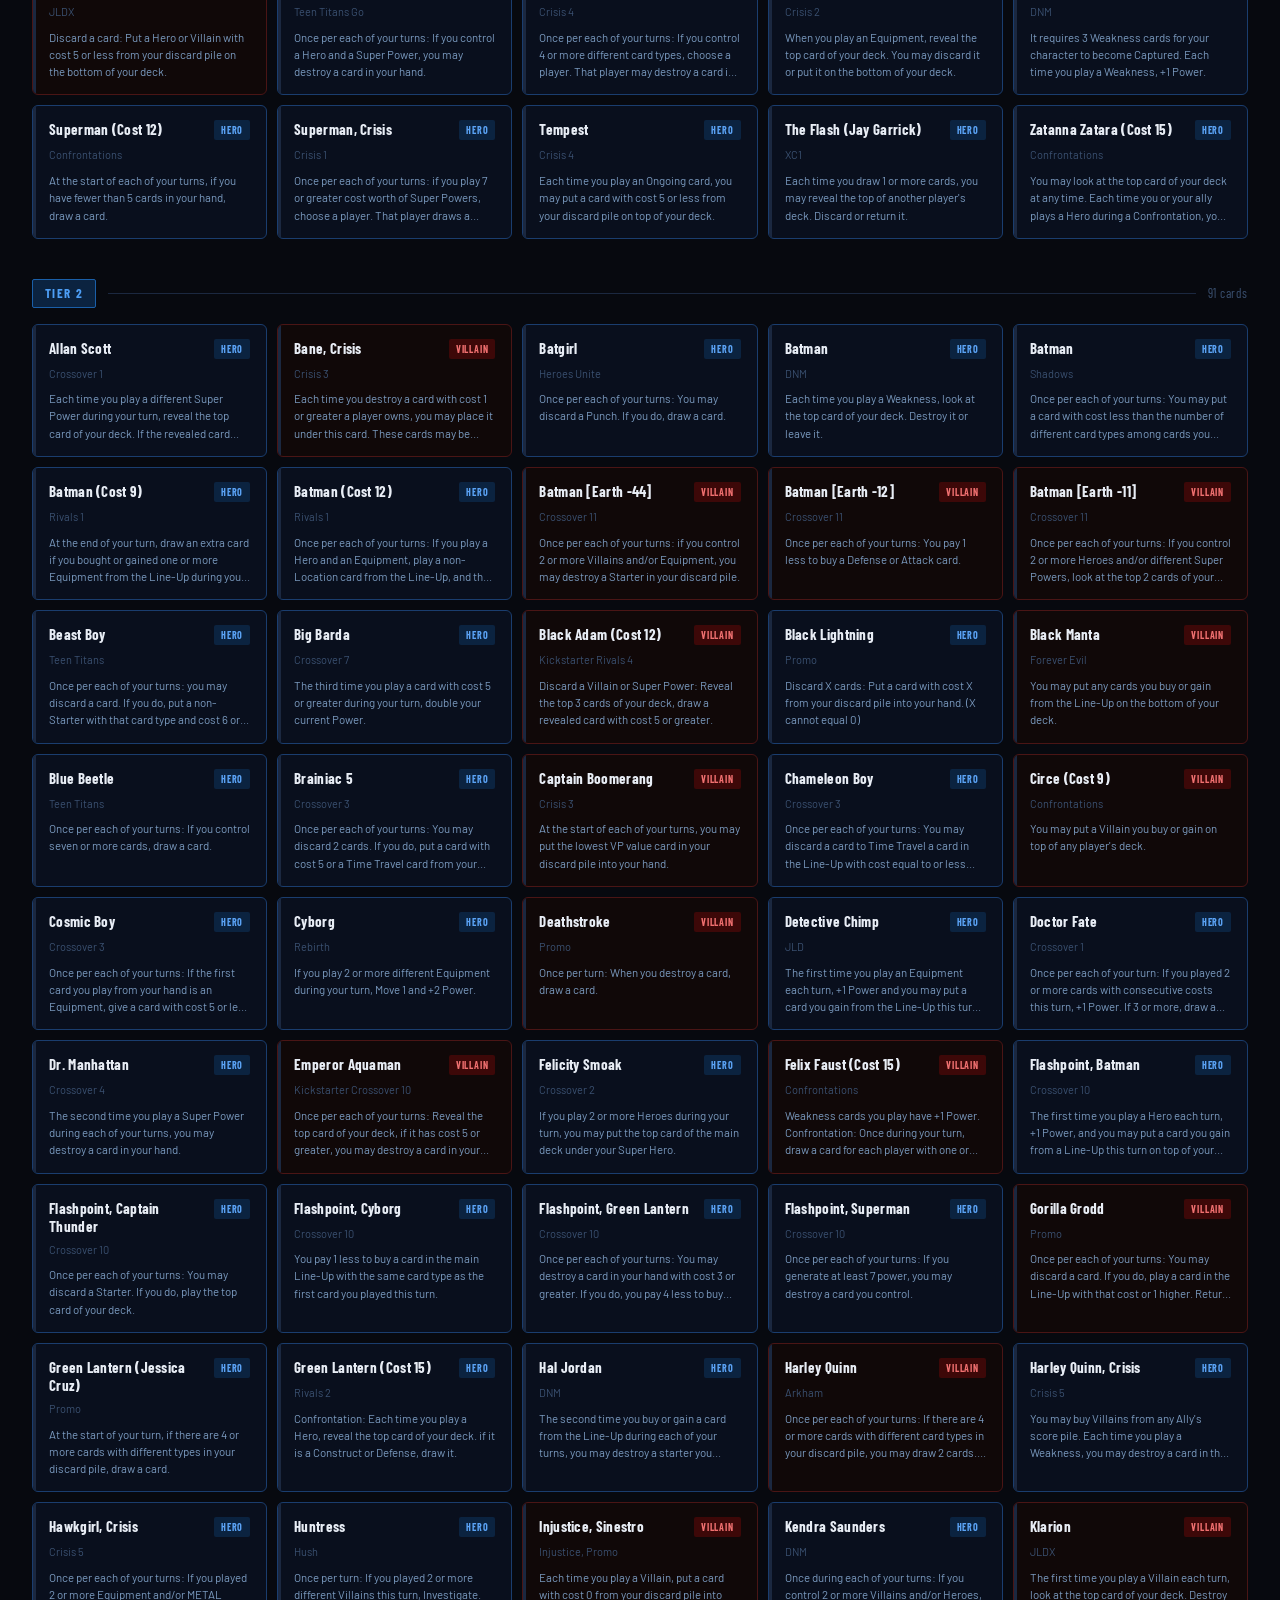
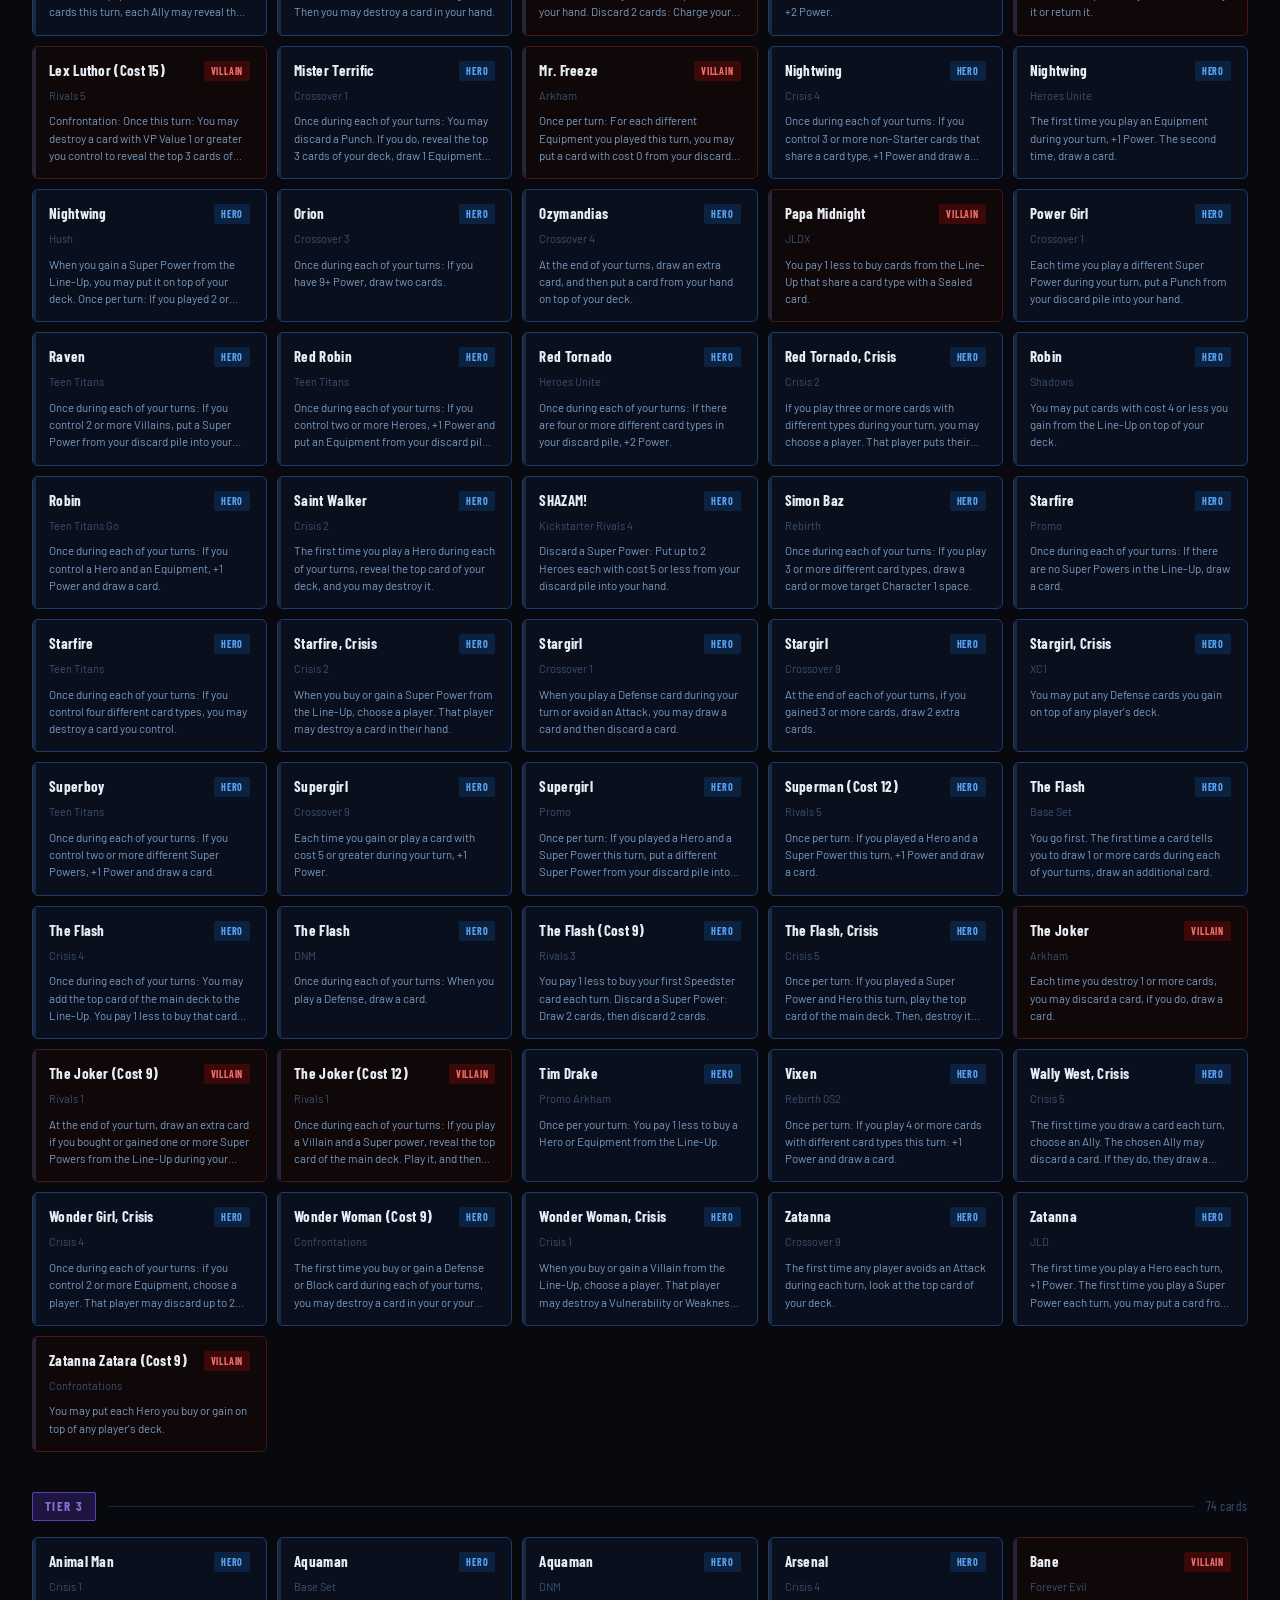
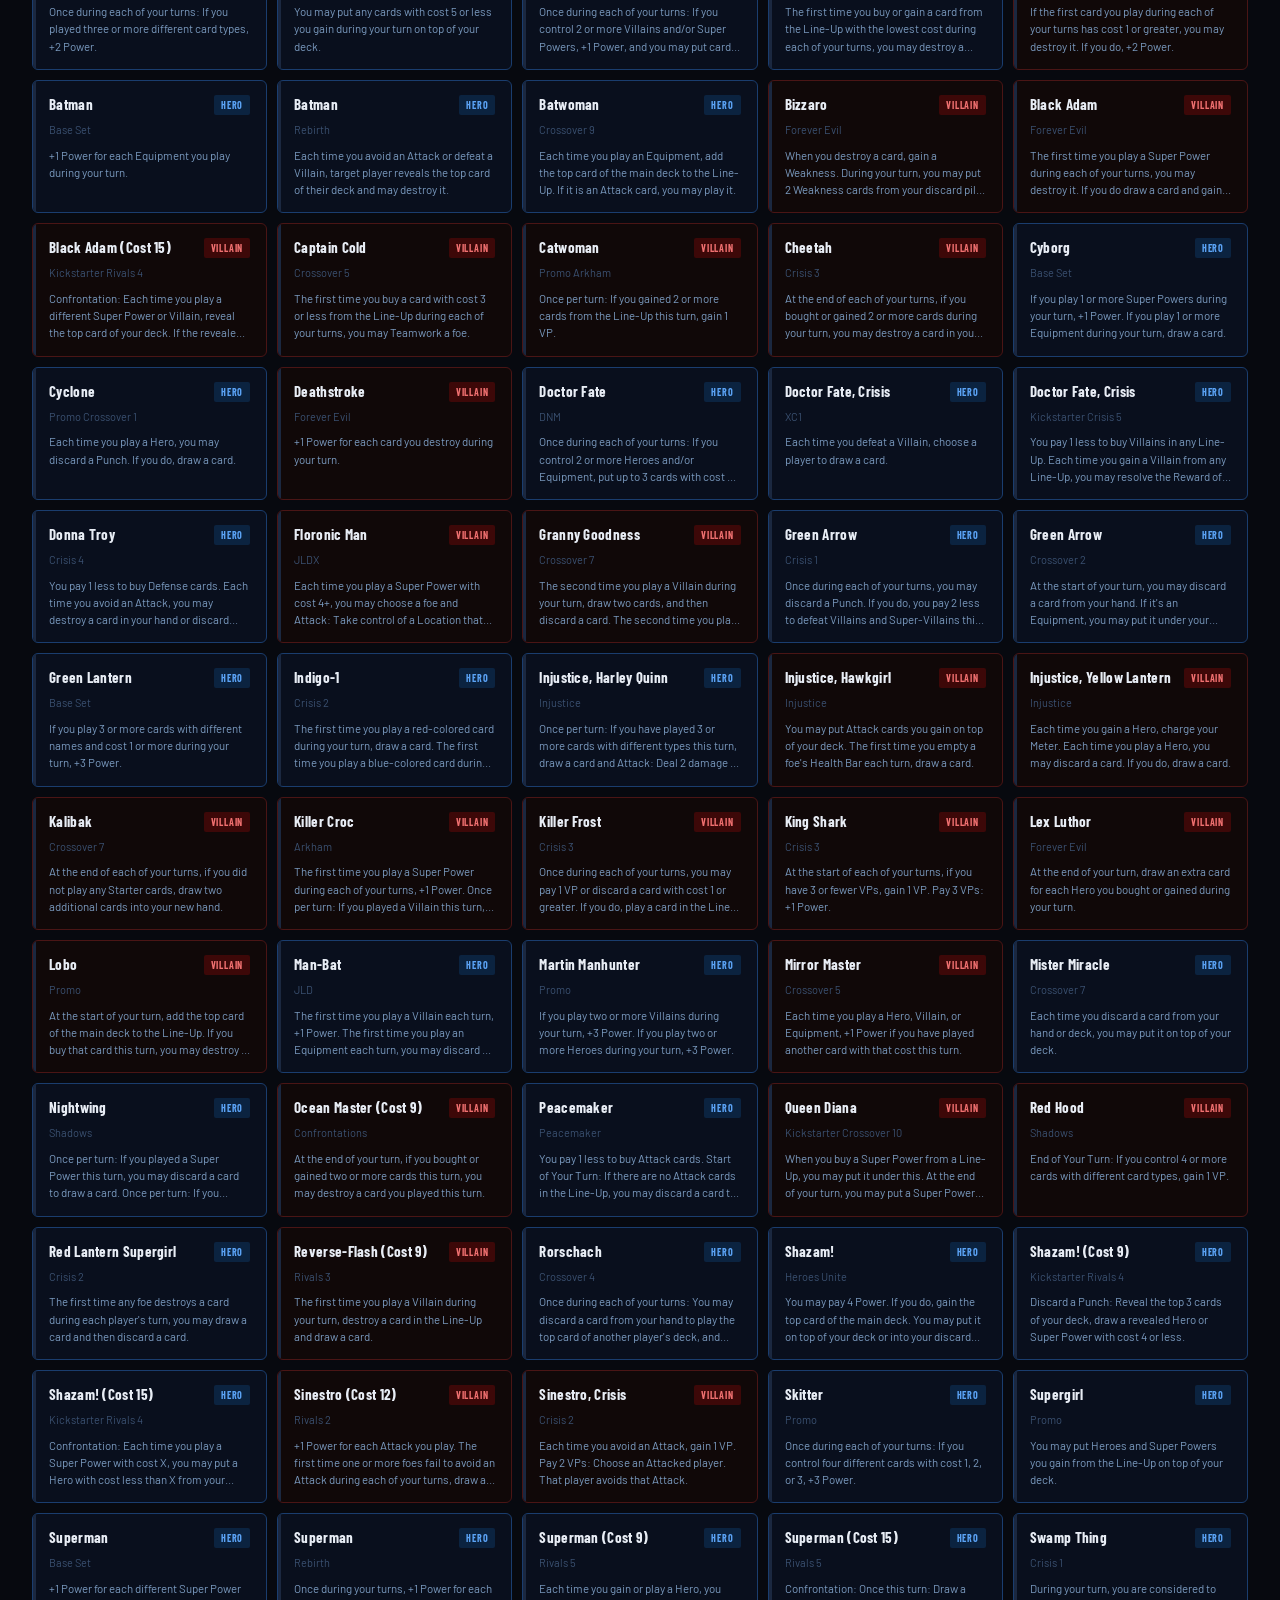
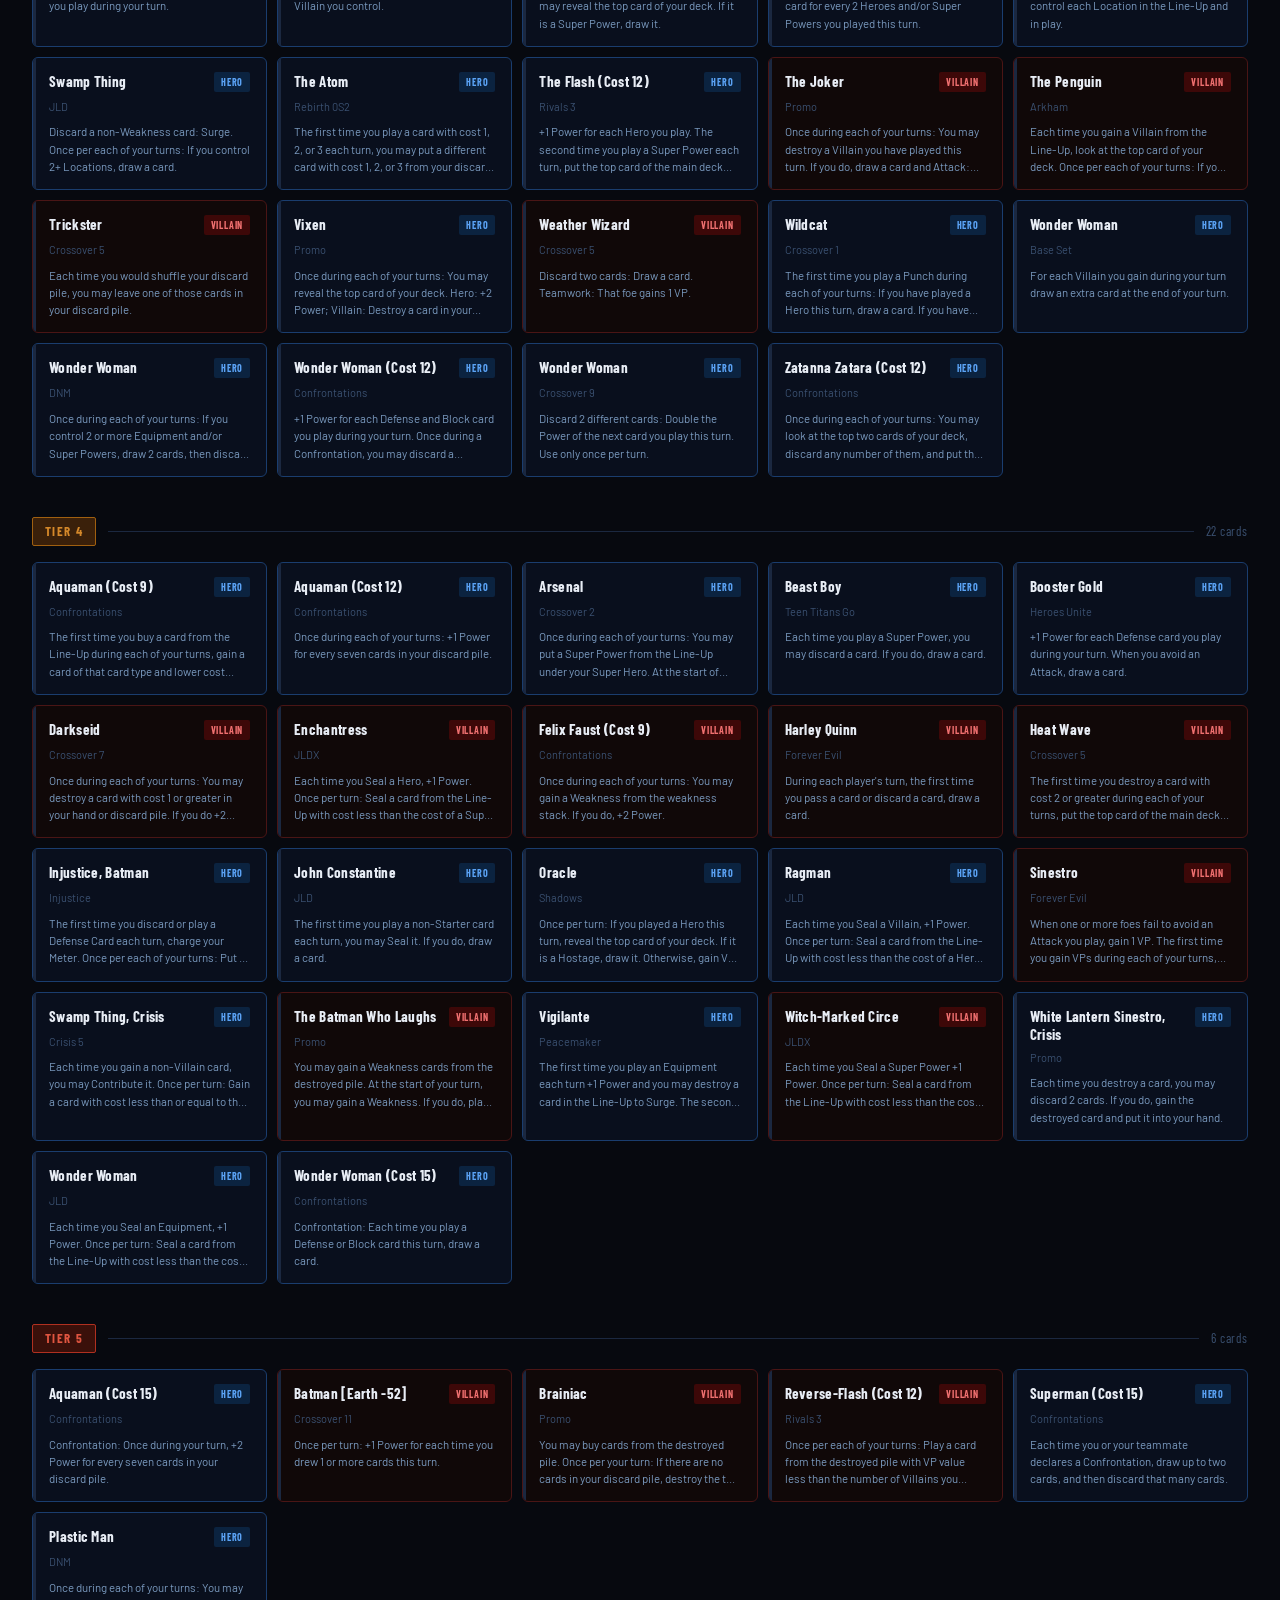
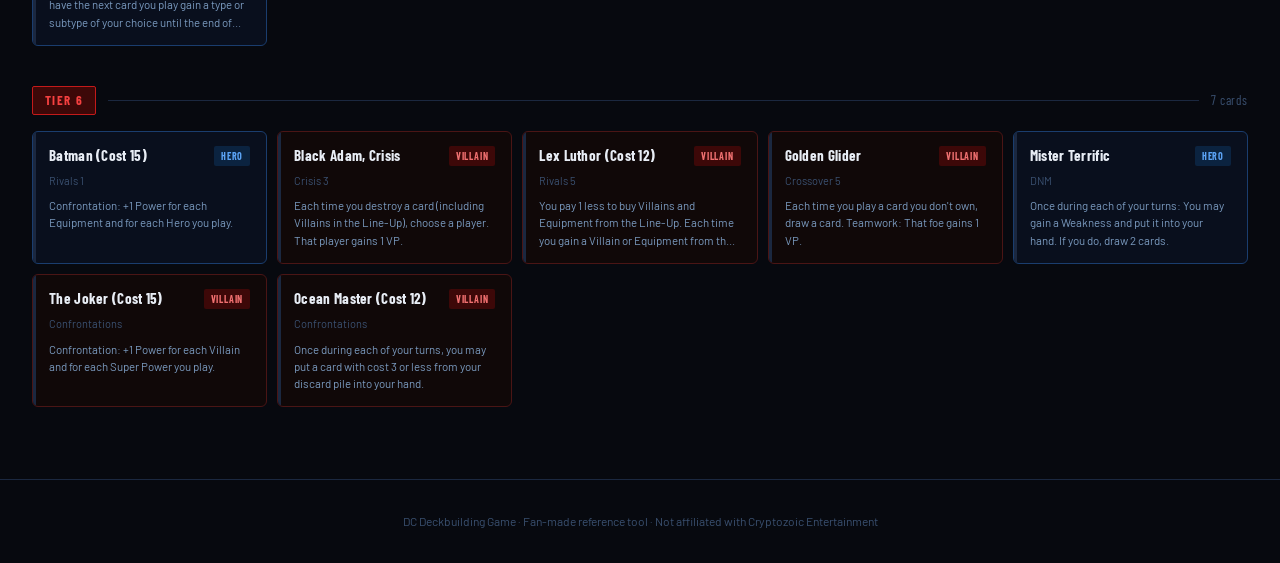
==== commit 745dc303: "Fixed UI dimensions, looking wobbly in some devices." ====
--- a/index.html
+++ b/index.html
@@ -479,8 +479,9 @@
         ? 'background:#0b2340;color:#5ba3f5'
         : 'background:#3d0808;color:#f07070';
 
+      const typeClass = card.type==='Super-Hero' ? ' hero-card' : ' villain-card';
       const div = document.createElement('div');
-      div.className='mc-card'+(sel?' selected':'')+(dis?' disabled':'');
+      div.className='mc-card'+typeClass+(sel?' selected':'')+(dis?' disabled':'');
       if (sel) {
         div.style.setProperty('--selected-color', col.color);
         div.style.setProperty('--selected-bg', col.bg);
--- a/styles.css
+++ b/styles.css
@@ -353,9 +353,19 @@
   border-radius: 6px;
   padding: 14px 16px;
   cursor: pointer;
-  transition: border-color 0.15s, background 0.15s, transform 0.1s;
+  transition: border-color 0.15s, background 0.15s, transform 0.1s, box-shadow 0.15s;
   position: relative;
   overflow: hidden;
+}
+
+.mc-card.hero-card {
+  border-color: #1a3d6e;
+  background: #090f1d;
+}
+
+.mc-card.villain-card {
+  border-color: #4a1515;
+  background: #100808;
 }
 
 .mc-card::before {
@@ -373,11 +383,22 @@
   transform: translateY(-1px);
 }
 
+.mc-card.hero-card:hover:not(.disabled) {
+  border-color: #2a6abf;
+  background: #0d1e35;
+}
+
+.mc-card.villain-card:hover:not(.disabled) {
+  border-color: #a33030;
+  background: #1c0f0f;
+}
+
 .mc-card:hover:not(.disabled)::before { background: var(--gold); }
 
 .mc-card.selected {
-  border-color: var(--selected-color, var(--gold));
+  border-color: var(--gold);
   background: var(--selected-bg, var(--surface2));
+  box-shadow: 0 0 0 1px var(--gold), 0 0 12px rgba(255, 215, 0, 0.12);
   transform: none;
 }
 
@@ -432,10 +453,11 @@
   color: var(--muted);
   line-height: 1.5;
   margin-top: 8px;
+  overflow: hidden;
   display: -webkit-box;
+  -webkit-box-orient: vertical;
   -webkit-line-clamp: 3;
-  -webkit-box-orient: vertical;
-  overflow: hidden;
+  line-clamp: 3;
 }
 
 .selected-check {
